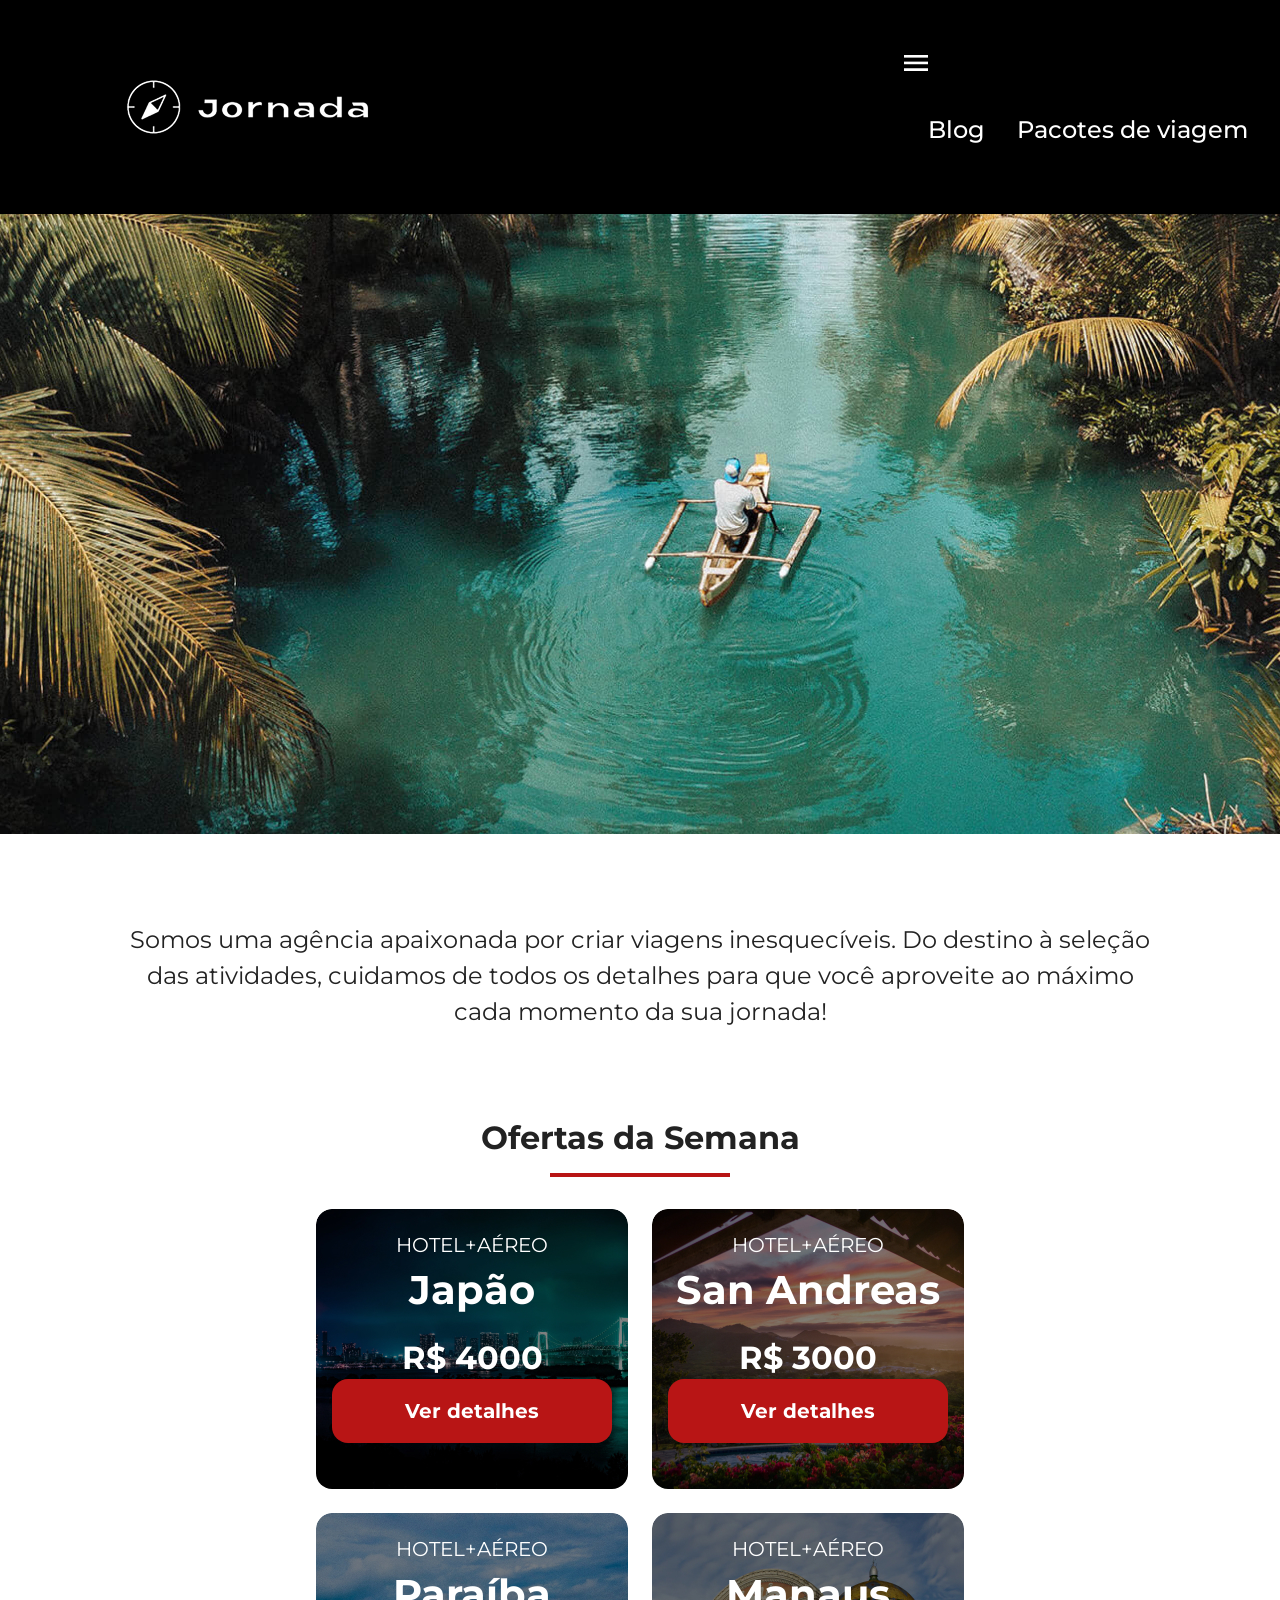
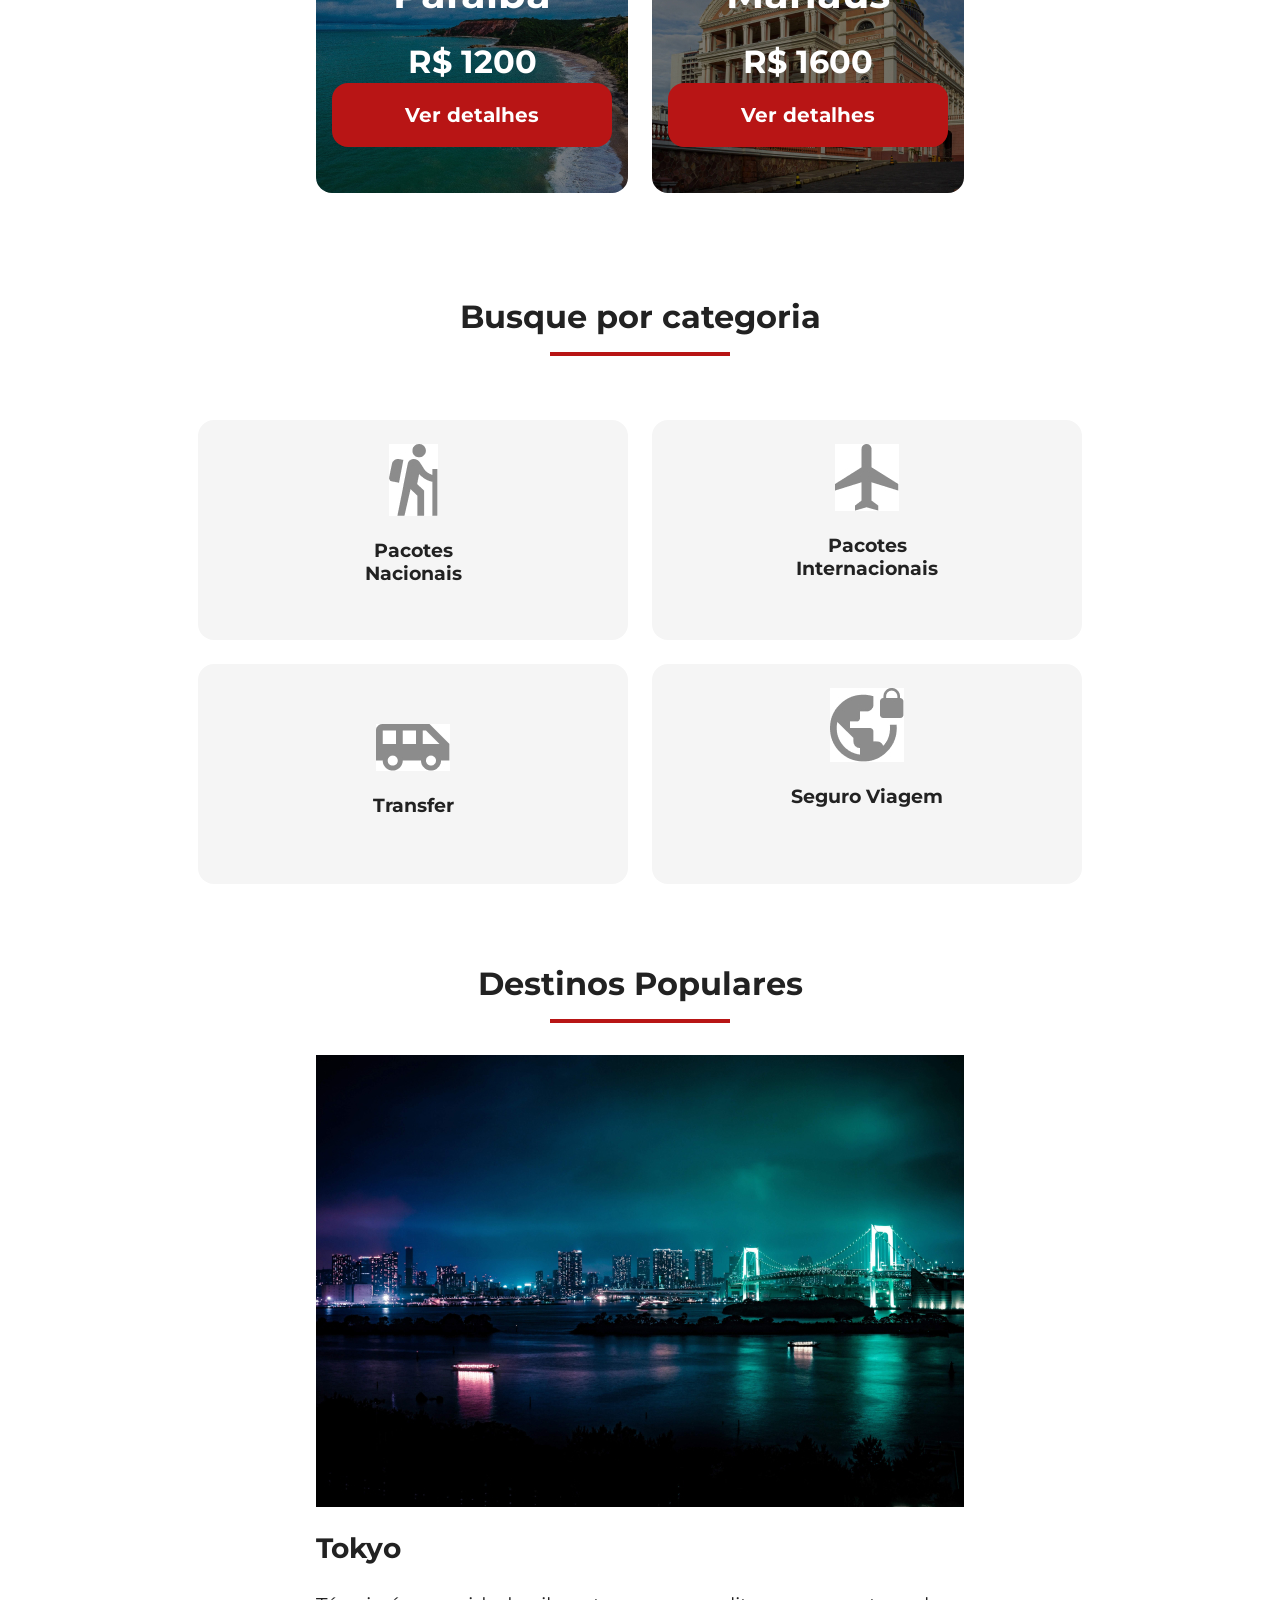
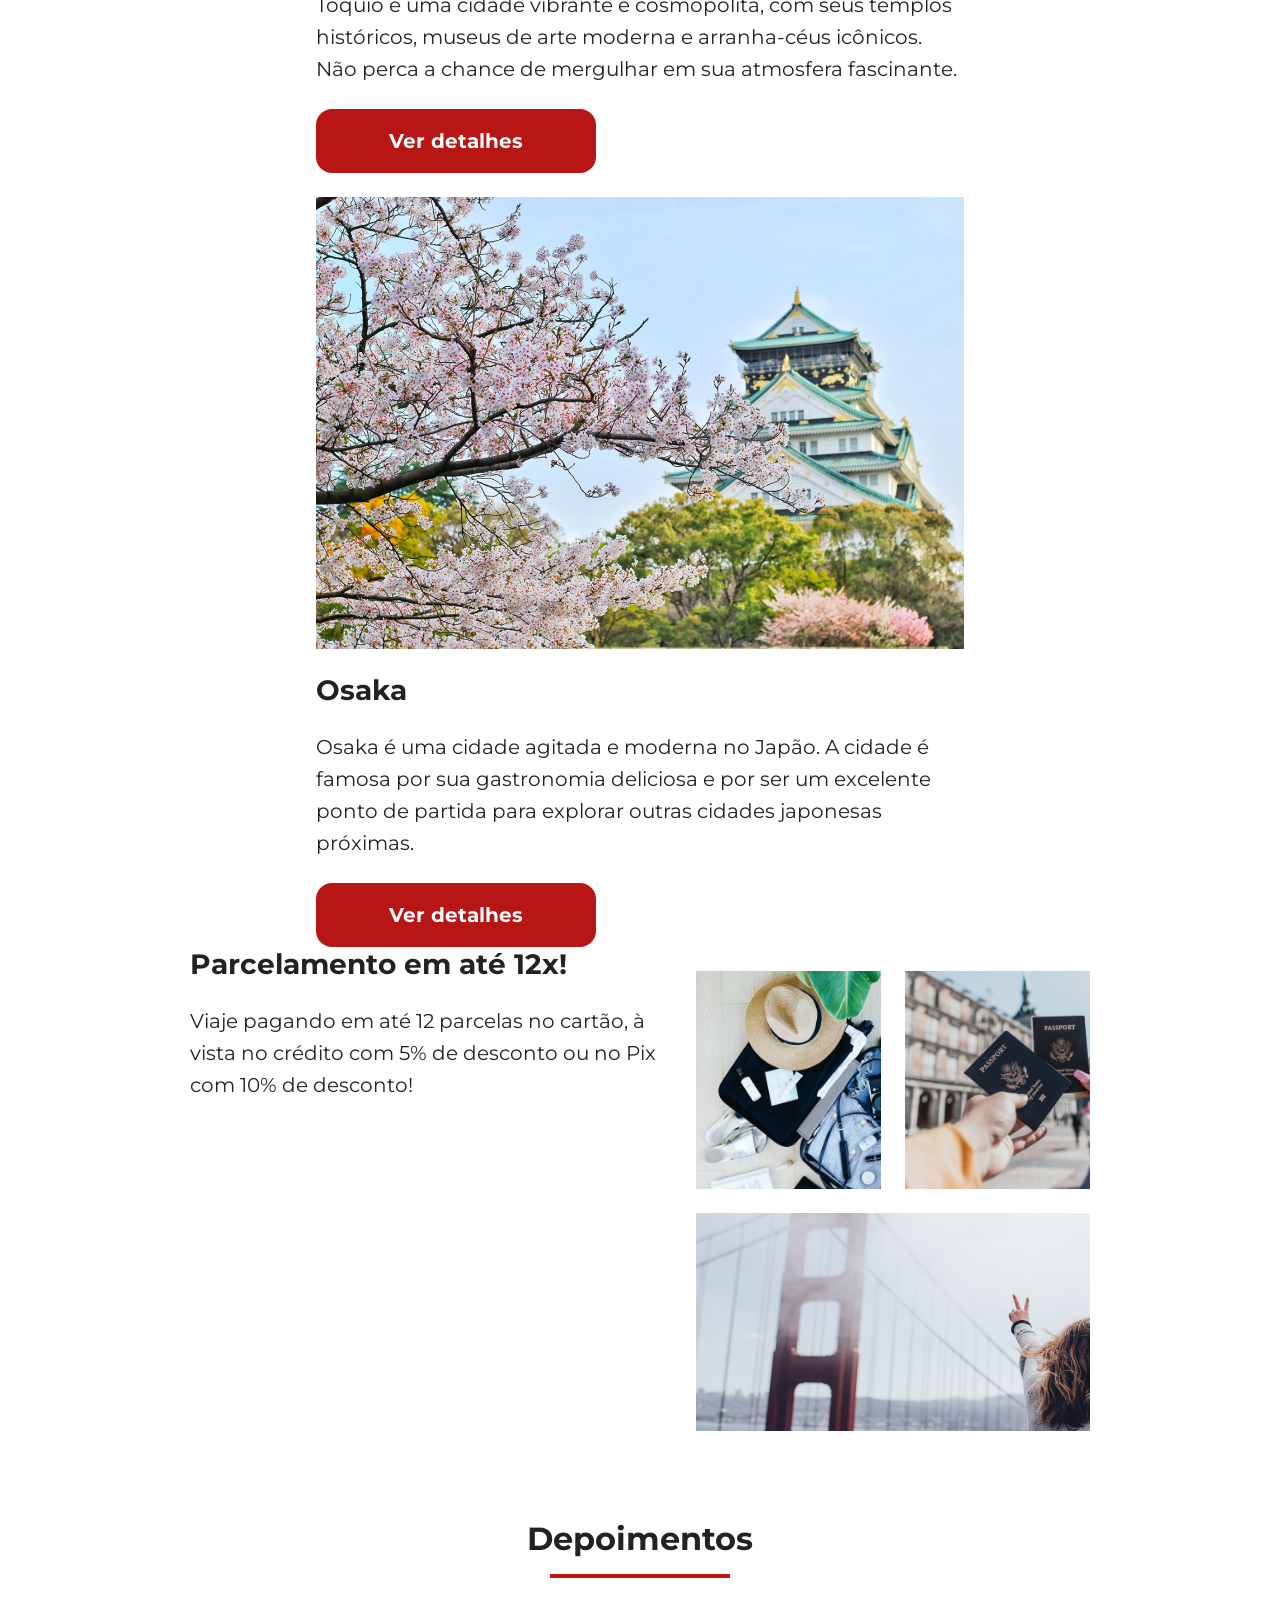
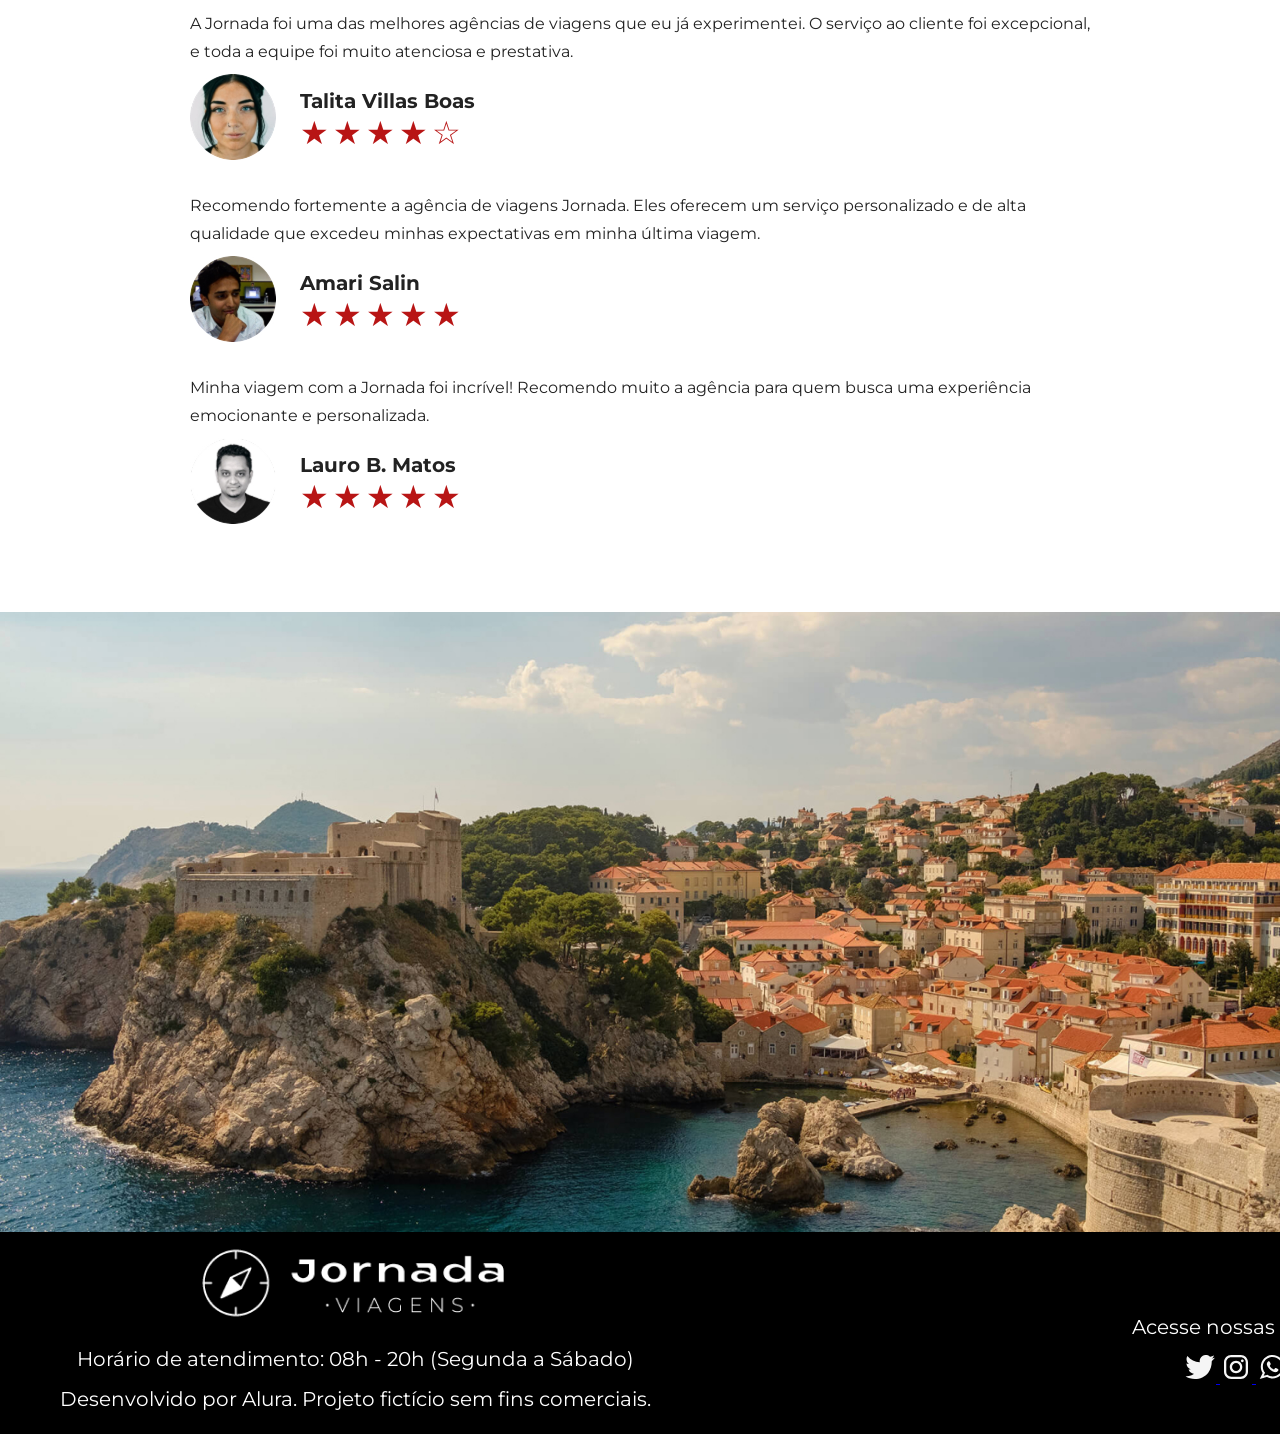
==== index.html @ 49c7f348 "Cria a estrutura da pagina Pacotes de viagens" ====
<!doctype html>
<html lang="pt-BR">
  <head>
    <meta content="" charset="UTF-8" />
    <meta
      content=""
      name="viewport"
      content="width=device-width, initial-scale=1.0"
    />
    <meta name="og:title" content="Jornada Viagens" />
    <meta
      name="og:description"
      content="Jornada Viagens, uma agência apaixonada por criar viagens inesquecíveis"
    />
    <meta
      name="og:image"
      content="https://Lia-batata.github.io/jornada-viagens/img/logo-footer.png"
    />
    <meta name="og:type" content="website" />
    <meta
      name="og:url"
      content="https://Lia-batata.github.io/jornada-viagens"
    />

    <link rel="icon" href="favicon.svg" type="image/svg+xml" />
    <link rel="stylesheet" href="./css/style.css" />
    <title>Jornada Viagens</title>
  </head>
  <body>
    <header class="main-header">
      <a class="logo" href="#">
        <img
          class="img-mobile"
          src="img/bussola-jornada-branco.png"
          alt="Bussola do logo Jornada Viagens na cor branco"
        />
        <img
          class="img-desktop"
          src="img/bussola-texto-jornada-branco.png"
          alt="Logo Jornada Viagens na cor branco"
        />
      </a>
      <div class="navigation-menu">
        <label for="menu">
          <img src="img/menu.png" alt="menu" />
        </label>
        <input type="checkbox" id="menu" hidden />
        <img src="img/menu.png" alt="menu" />
        <nav>
          <ul class="list-links">
            <li>
              <a href="blog.html" target="_blank" title="Acessar Blog">Blog</a>
            </li>
            <li>
              <a
                href="pacotes.html"
                target="_blank"
                title="Acessar Pacotes de viagem"
                >Pacotes de viagem</a
              >
            </li>
            <li>
              <a href="contato.html" target="_blank" title="Acessar Contato"
                >Contato</a
              >
            </li>
          </ul>
        </nav>
      </div>
    </header>
    <section class="hero">
      <div class="hero-img"></div>
      <h2>
        Somos uma agência apaixonada por criar viagens inesquecíveis. Do destino
        à seleção das atividades, cuidamos de todos os detalhes para que você
        aproveite ao máximo cada momento da sua jornada!
      </h2>
    </section>
    <section class="offers">
      <div class="section-title">
        <h2 class="content-title">Ofertas da Semana</h2>
        <hr />
      </div>
      <div class="offers-cards">
        <article class="card japao">
          <header>
            <p>HOTEL+AÉREO</p>
            <h3>Japão <br /><span>R$ 4000</span></h3>
          </header>
          <footer>
            <a href="#" class="button">Ver detalhes</a>
          </footer>
        </article>
        <article class="card san-andreas">
          <header>
            <p>HOTEL+AÉREO</p>
            <h3>San Andreas<br /><span>R$ 3000</span></h3>
          </header>
          <footer>
            <a href="#" class="button">Ver detalhes</a>
          </footer>
        </article>
        <article class="card paraiba">
          <header>
            <p>HOTEL+AÉREO</p>
            <h3>Paraíba<br /><span>R$ 1200</span></h3>
          </header>
          <footer>
            <a href="#" class="button">Ver detalhes</a>
          </footer>
        </article>
        <article class="card manaus">
          <header>
            <p>HOTEL+AÉREO</p>
            <h3>Manaus <br /><span>R$ 1600</span></h3>
          </header>
          <footer>
            <a href="#" class="button">Ver detalhes</a>
          </footer>
        </article>
      </div>
    </section>
    <section class="categories">
      <div class="section-title">
        <h2 class="content-title">Busque por categoria</h2>
        <hr />
      </div>
      <div class="categories-cards">
        <a
          class="card"
          href="#"
          target="_blank"
          title="Busque pela categoria Pacotes Nacionais"
        >
          <img
            src="img/icone-caminhada.jpg"
            alt="Icone cinza representando uma pessoa fazendo tracking"
          />
          <h3>
            Pacotes <br />
            Nacionais
          </h3>
        </a>
        <a
          class="card"
          href="#"
          target="_blank"
          title="Busque pela categoria Pacotes Internacionais"
        >
          <img
            src="img/icone-aviao.jpg"
            alt="Icone cinza representando um avião"
          />
          <h3>
            Pacotes <br />
            Internacionais
          </h3>
        </a>
        <a
          class="card single-line transfer"
          href="#"
          target="_blank"
          title="Busque pela categoria Transfer"
        >
          <img
            src="img/icone-onibus.jpg"
            alt="Icone cinza representando um onibus"
          />
          <h3>Transfer</h3>
        </a>
        <a
          class="card"
          href="#"
          target="_blank"
          title="Busque pela categoria Seguro Viagem"
        >
          <img
            src="img/icone-planeta.jpg"
            alt="Icone cinza representando um planeta com um cadeado na parte superior"
          />
          <h3>Seguro Viagem</h3>
        </a>
      </div>
    </section>
    <section class="destinations">
      <div class="section-title">
        <h2>Destinos Populares</h2>
        <hr />
      </div>
      <div class="destinations-items">
        <article class="item tokyo">
          <header>
            <div class="img-item"></div>
            <h4 class="content-title">Tokyo</h4>
          </header>
          <p class="content-text">
            Tóquio é uma cidade vibrante e cosmopolita, com seus templos
            históricos, museus de arte moderna e arranha-céus icônicos. Não
            perca a chance de mergulhar em sua atmosfera fascinante.
          </p>
          <footer>
            <a
              href="#"
              class="button"
              target="_blank"
              title="Veja mais detalhes do destino Tokyo"
              >Ver detalhes</a
            >
          </footer>
        </article>
        <article class="item osaka">
          <header>
            <div class="img-item"></div>
            <h4 class="content-title">Osaka</h4>
          </header>
          <p class="content-text">
            Osaka é uma cidade agitada e moderna no Japão. A cidade é famosa por
            sua gastronomia deliciosa e por ser um excelente ponto de partida
            para explorar outras cidades japonesas próximas.
          </p>
          <footer>
            <a
              href="#"
              class="button"
              target="_blank"
              title="Veja mais detalhes do destino Osaka"
              >Ver detalhes</a
            >
          </footer>
        </article>
      </div>
    </section>
    <section class="payments">
      <div class="content-container">
        <div class="text-content">
          <h3 class="content-title">Parcelamento em até 12x!</h3>
          <p class="content-text">
            Viaje pagando em até 12 parcelas no cartão, à vista no crédito com
            5% de desconto ou no Pix com 10% de desconto!
          </p>
        </div>
        <div class="image-gallery">
          <div class="image first"></div>
          <div class="image second"></div>
          <div class="image third colspan-2"></div>
        </div>
      </div>
    </section>
    <section class="testimonial">
      <div class="section-title">
        <h2>Depoimentos</h2>
        <hr />
      </div>
      <div class="testimonials-container">
        <article>
          <header>
            <p>
              A Jornada foi uma das melhores agências de viagens que eu já
              experimentei. O serviço ao cliente foi excepcional, e toda a
              equipe foi muito atenciosa e prestativa.
            </p>
          </header>
          <footer>
            <img
              src="img/avatar-talita.jpg"
              alt="imagem de perfil da cliente Talita Villas Boas"
            />
            <div class="profile-content">
              <h4>Talita Villas Boas</h4>
              <div class="rating">
                <span class="star">★</span>
                <span class="star">★</span>
                <span class="star">★</span>
                <span class="star">★</span>
                <span class="star">☆</span>
              </div>
            </div>
          </footer>
        </article>
        <article>
          <header>
            <p>
              Recomendo fortemente a agência de viagens Jornada. Eles oferecem
              um serviço personalizado e de alta qualidade que excedeu minhas
              expectativas em minha última viagem.
            </p>
          </header>
          <footer>
            <img
              src="img/avatar-amari.jpg"
              alt="imagem de perfil da cliente Amari Salin"
            />
            <div class="profile-content">
              <h4>Amari Salin</h4>
              <div class="rating">
                <span class="star">★</span>
                <span class="star">★</span>
                <span class="star">★</span>
                <span class="star">★</span>
                <span class="star">★</span>
              </div>
            </div>
          </footer>
        </article>
        <article>
          <header>
            <p>
              Minha viagem com a Jornada foi incrível! Recomendo muito a agência
              para quem busca uma experiência emocionante e personalizada.
            </p>
          </header>
          <footer>
            <img
              src="img/avatar-lauro.jpg"
              alt="imagem de perfil da cliente Lauro B. Matos"
            />
            <div class="profile-content">
              <h4>Lauro B. Matos</h4>
              <div class="rating">
                <span class="star">★</span>
                <span class="star">★</span>
                <span class="star">★</span>
                <span class="star">★</span>
                <span class="star">★</span>
              </div>
            </div>
          </footer>
        </article>
      </div>
    </section>
    <section class="bottom-hero">
      <div class="hero-img"></div>
    </section>
    <footer class="main-footer">
      <div class="footer-content">
        <img src="img/logo-footer.png" alt="logo completo Jornada Viagens" />
        <p>Horário de atendimento: 08h - 20h (Segunda a Sábado)</p>
        <p>Desenvolvido por Alura. Projeto fictício sem fins comerciais.</p>
      </div>
      <div class="footer-social">
        <p>Acesse nossas redes:</p>
        <a href="#" target="_blank" title="Acesse o Twitter do Jornada Viagens">
          <img
            src="img/icon-twitter.svg"
            alt="Acesse o Twitter do Jornada Viagens"
          />
        </a>
        <a
          href="#"
          target="_blank"
          title="Acesse o Instagram do Jornada Viagens"
        >
          <img
            src="img/icon-instagram.svg"
            alt="Acesse o Instagram do Jornada Viagens"
          />
        </a>
        <a
          href="#"
          target="_blank"
          title="Entre em contato através do whatsapp"
        >
          <img
            src="img/icon-whatsapp.svg"
            alt="Entre em contato via Whatsapp"
          />
        </a>
      </div>
    </footer>
  </body>
</html>
---- css/style.css ----
@import url(global.css);
@import url(header.css);
@import url(hero.css);
@import url(offers.css);
@import url(categories.css);
@import url(destinations.css);
@import url(payments.css);
@import url(testimonials.css);
@import url(footer.css);
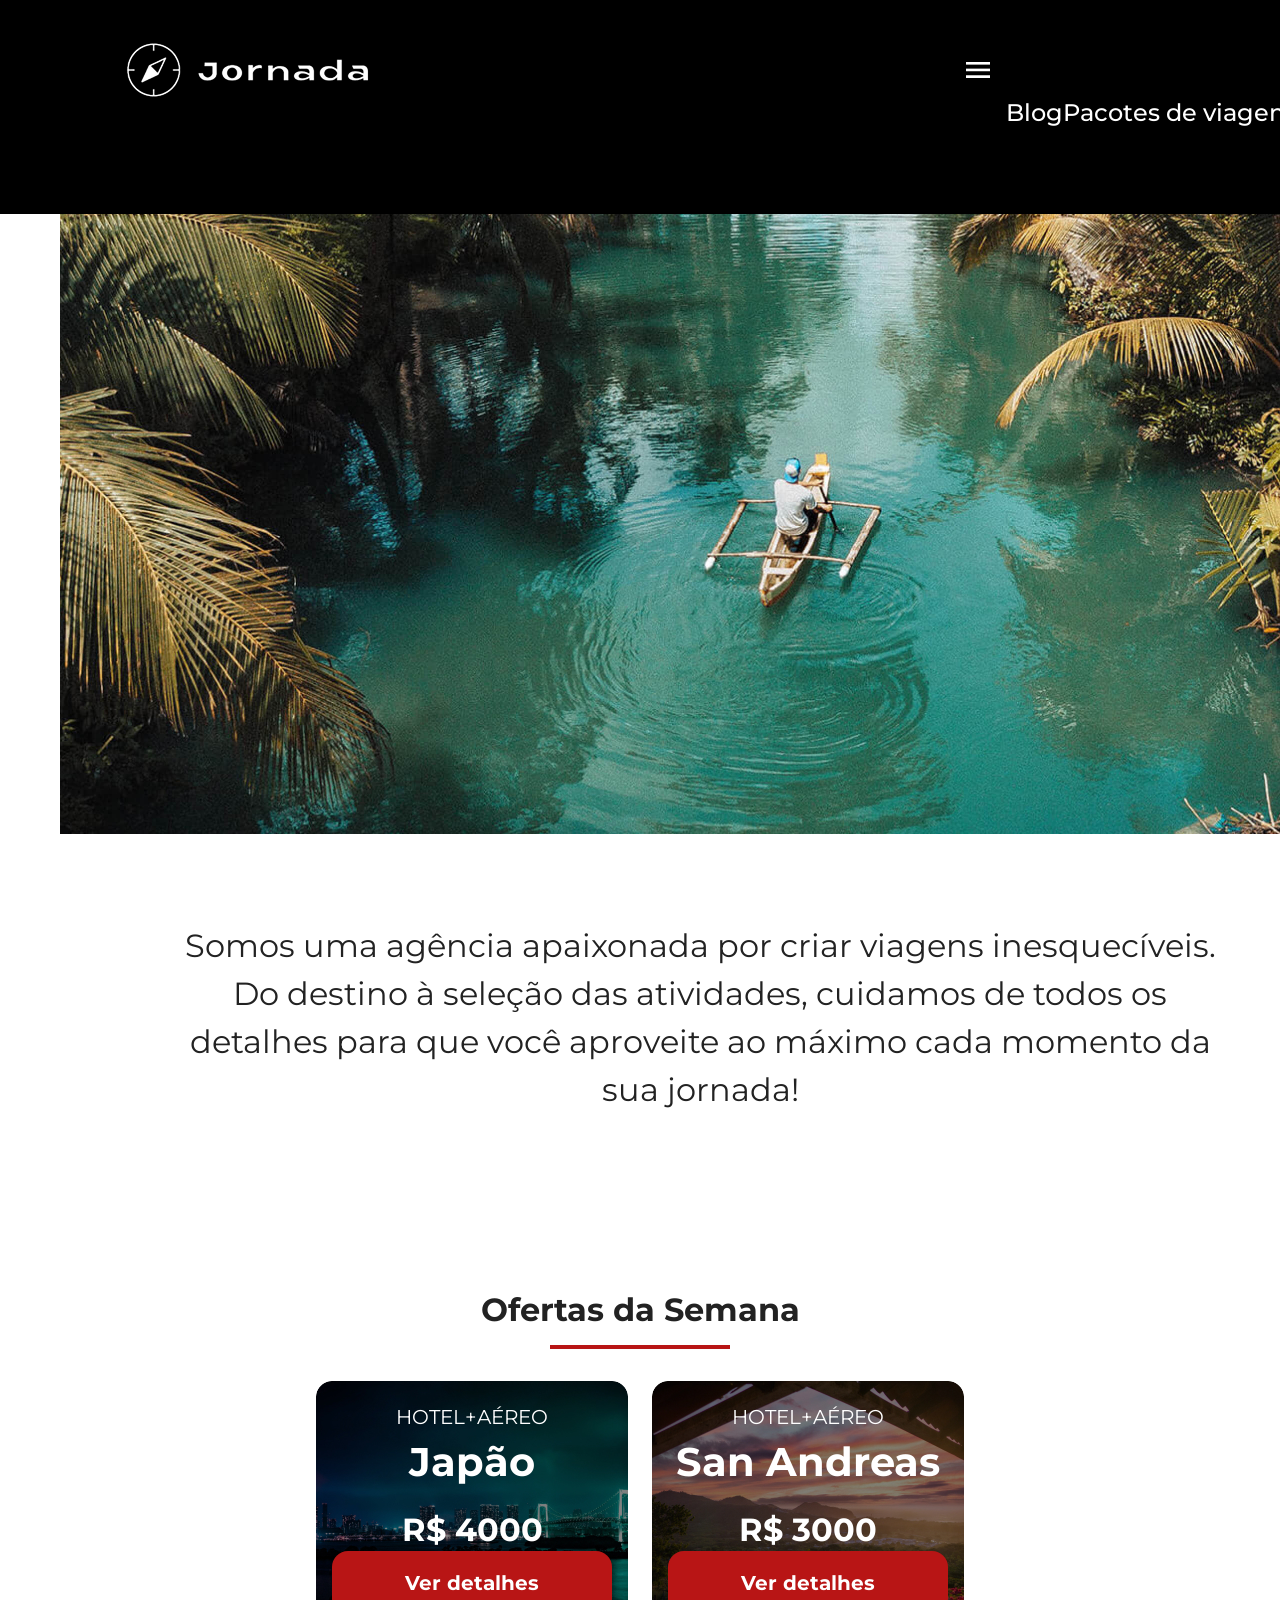
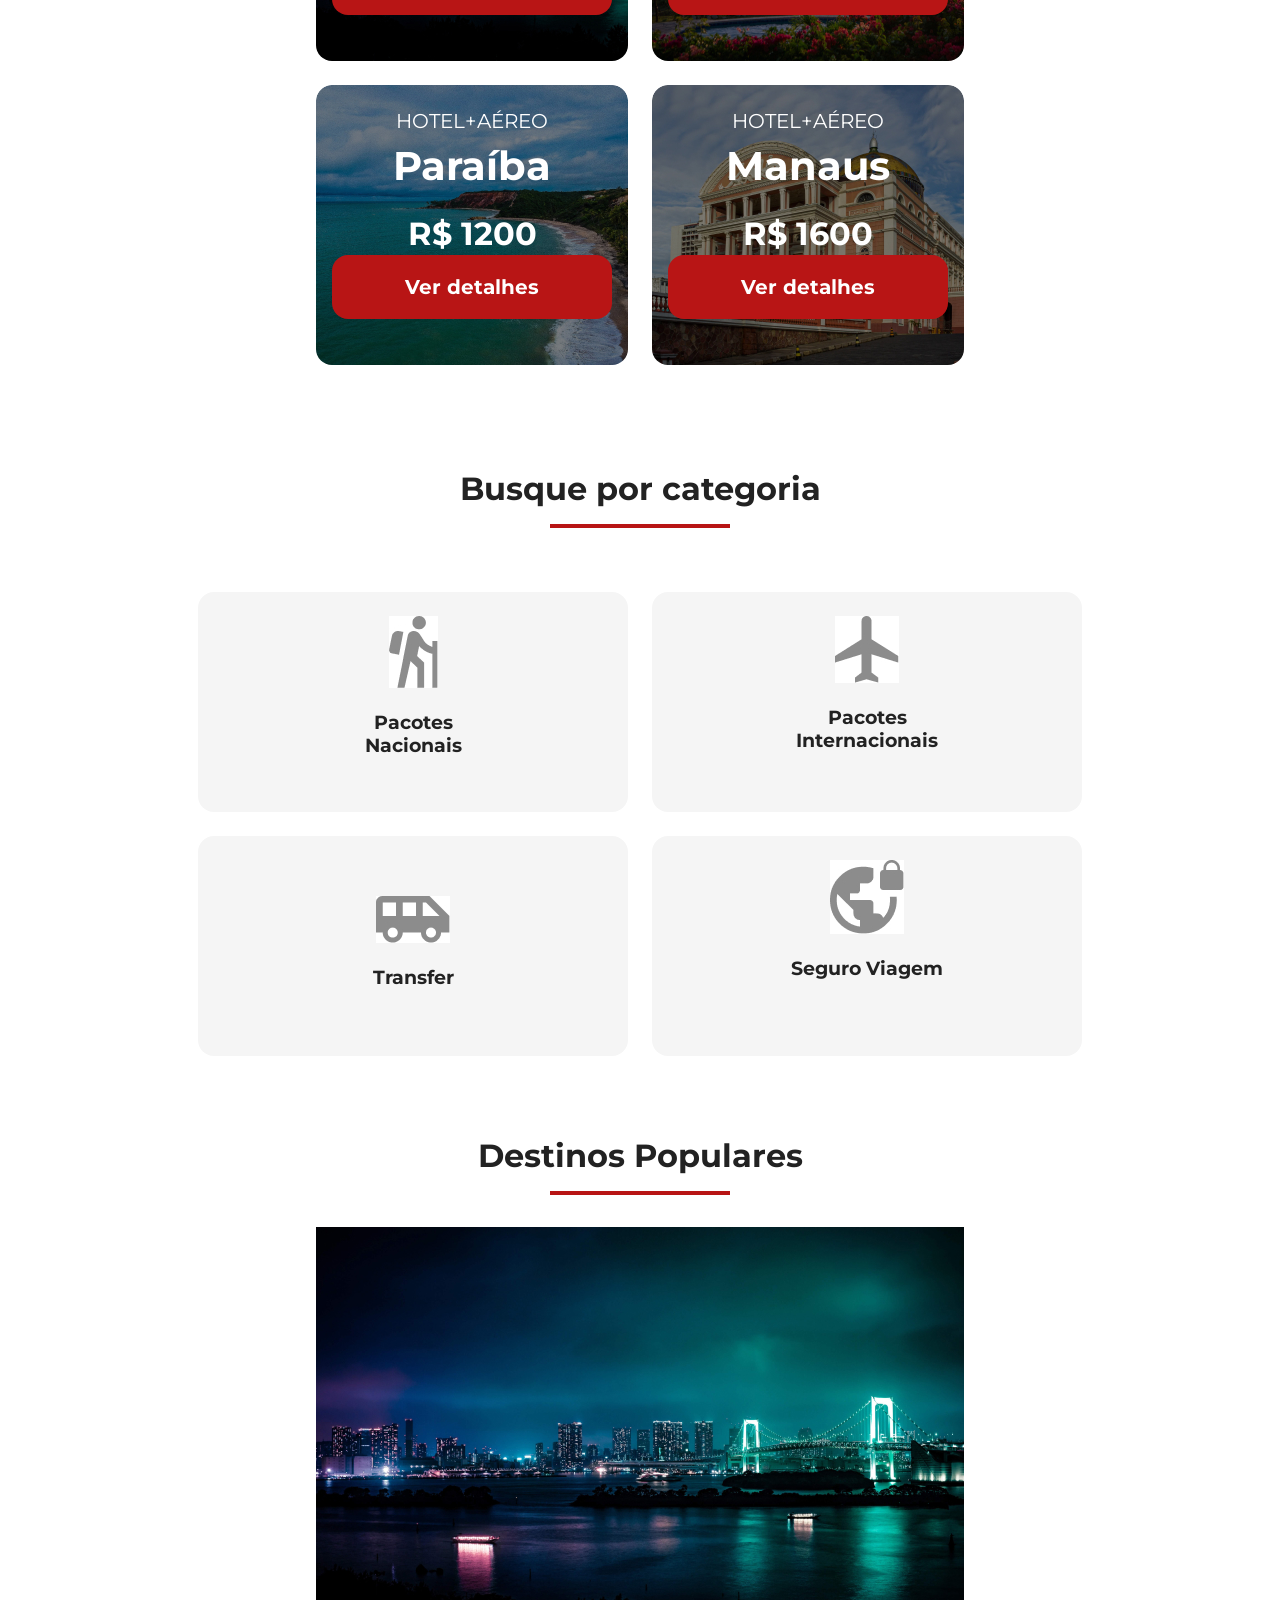
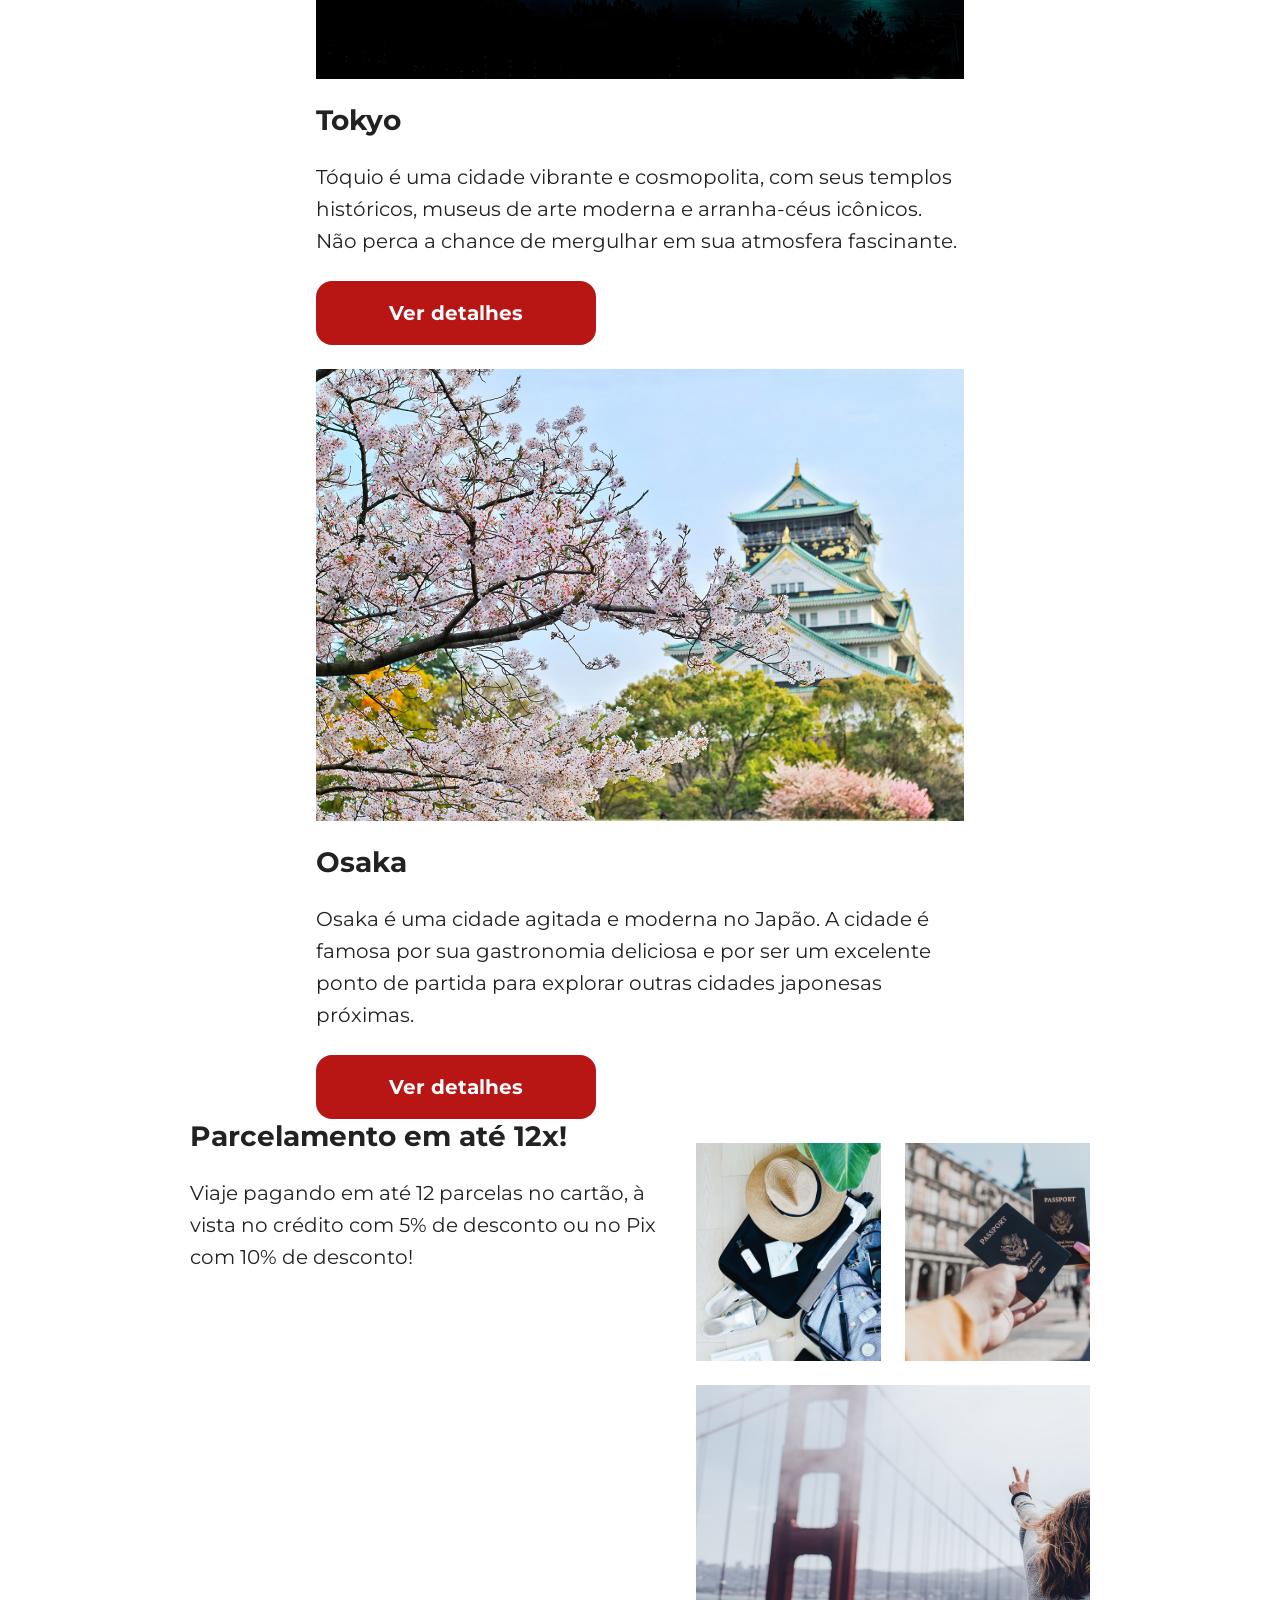
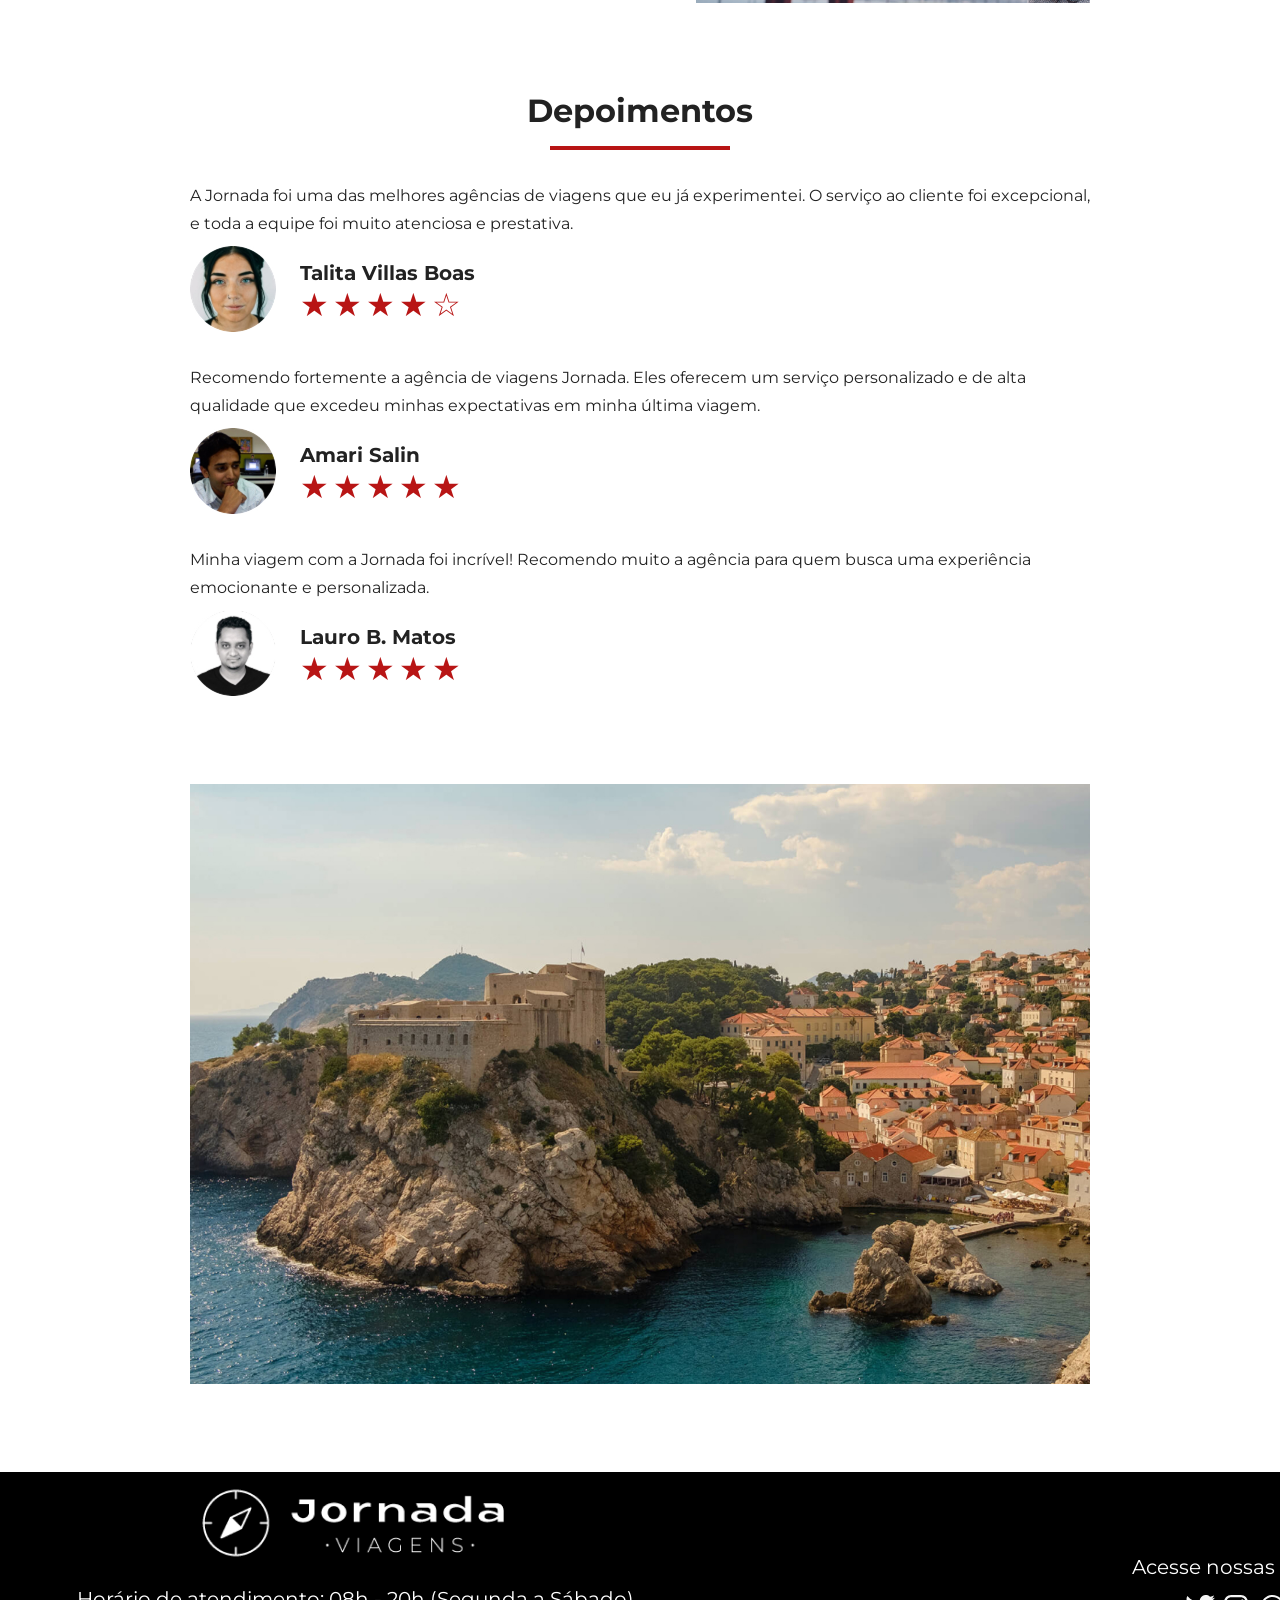
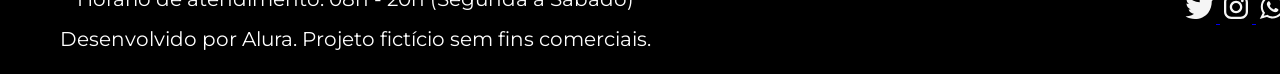
==== commit 1f31d966: "Ajustanto as páginas" ====
--- a/index.html
+++ b/index.html
@@ -14,7 +14,7 @@
     />
     <meta
       name="og:image"
-      content="https://Lia-batata.github.io/jornada-viagens/img/logo-footer.png"
+      content="https://danicastilho.github.io/jornada-viagens/img/logo-footer.png"
     />
     <meta name="og:type" content="website" />
     <meta
@@ -53,7 +53,7 @@
             </li>
             <li>
               <a
-                href="pacotes.html"
+                href="pacotes-de-viagens.html"
                 target="_blank"
                 title="Acessar Pacotes de viagem"
                 >Pacotes de viagem</a
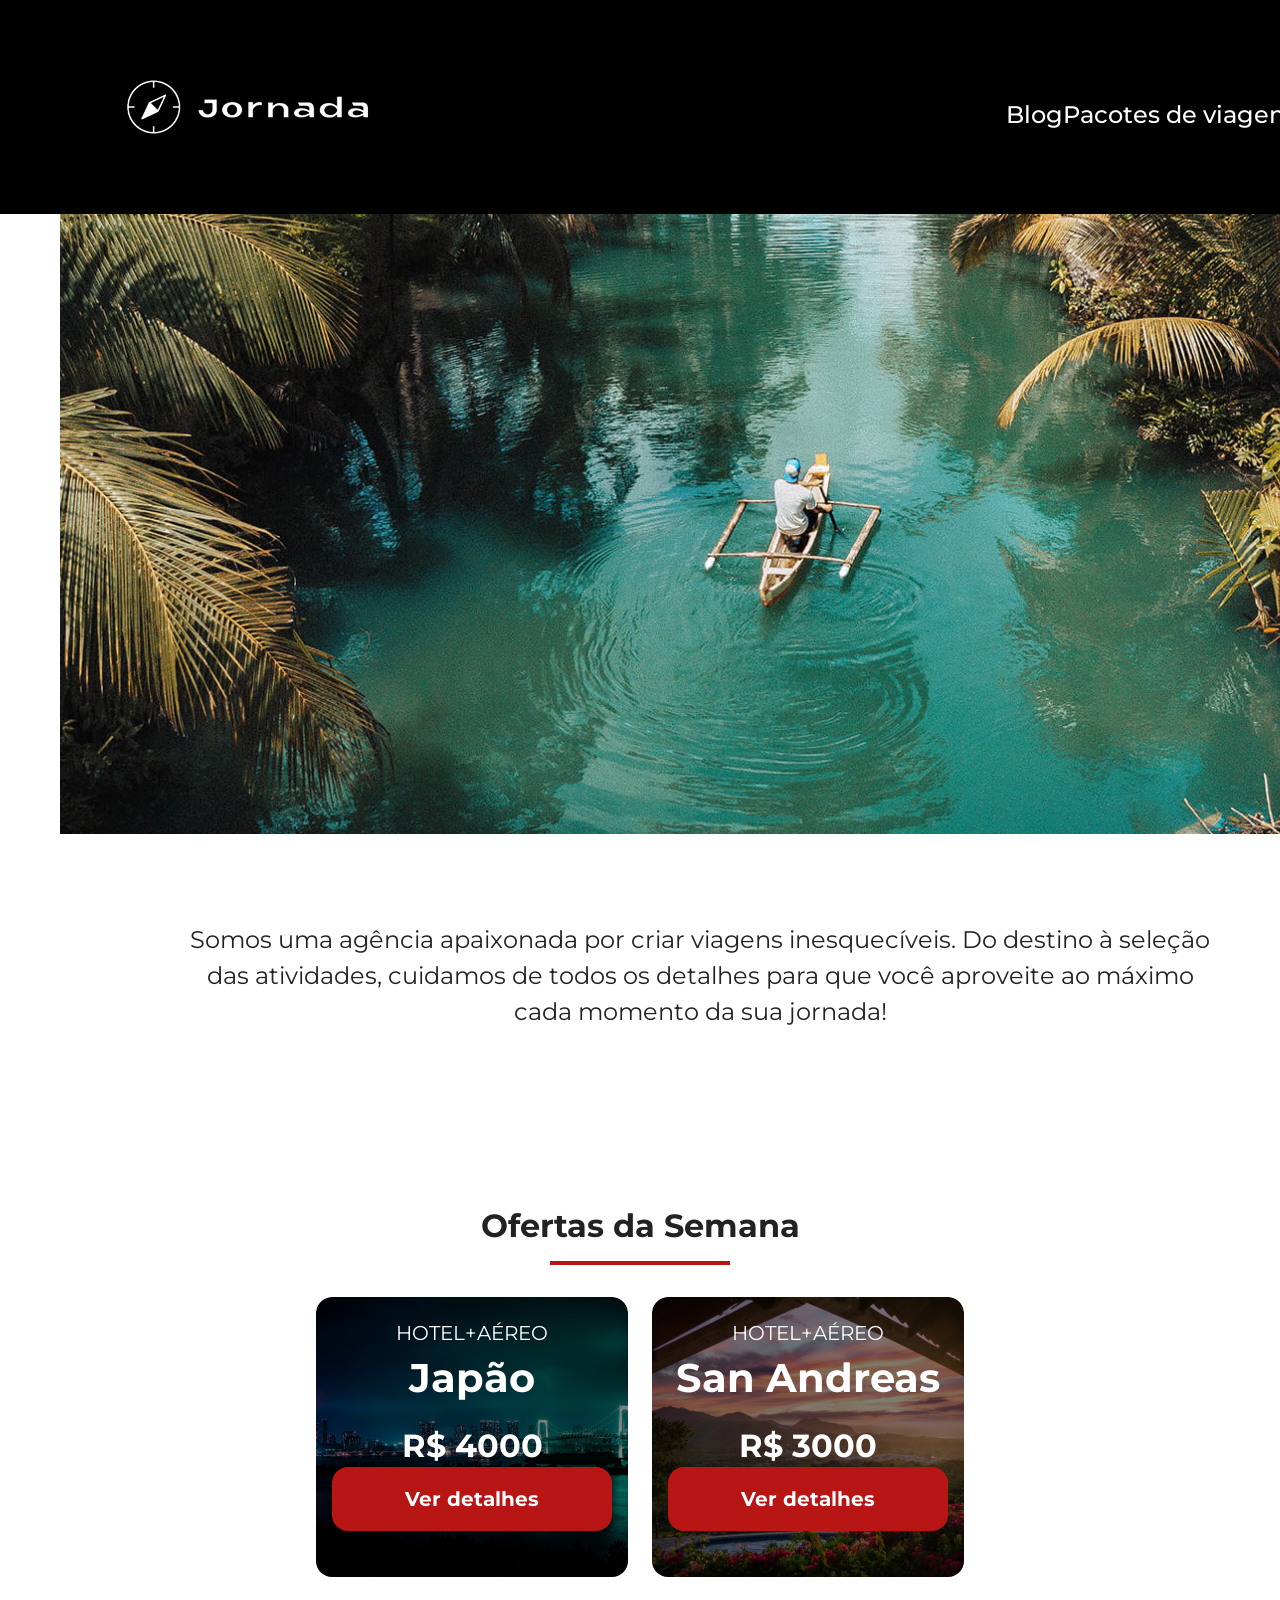
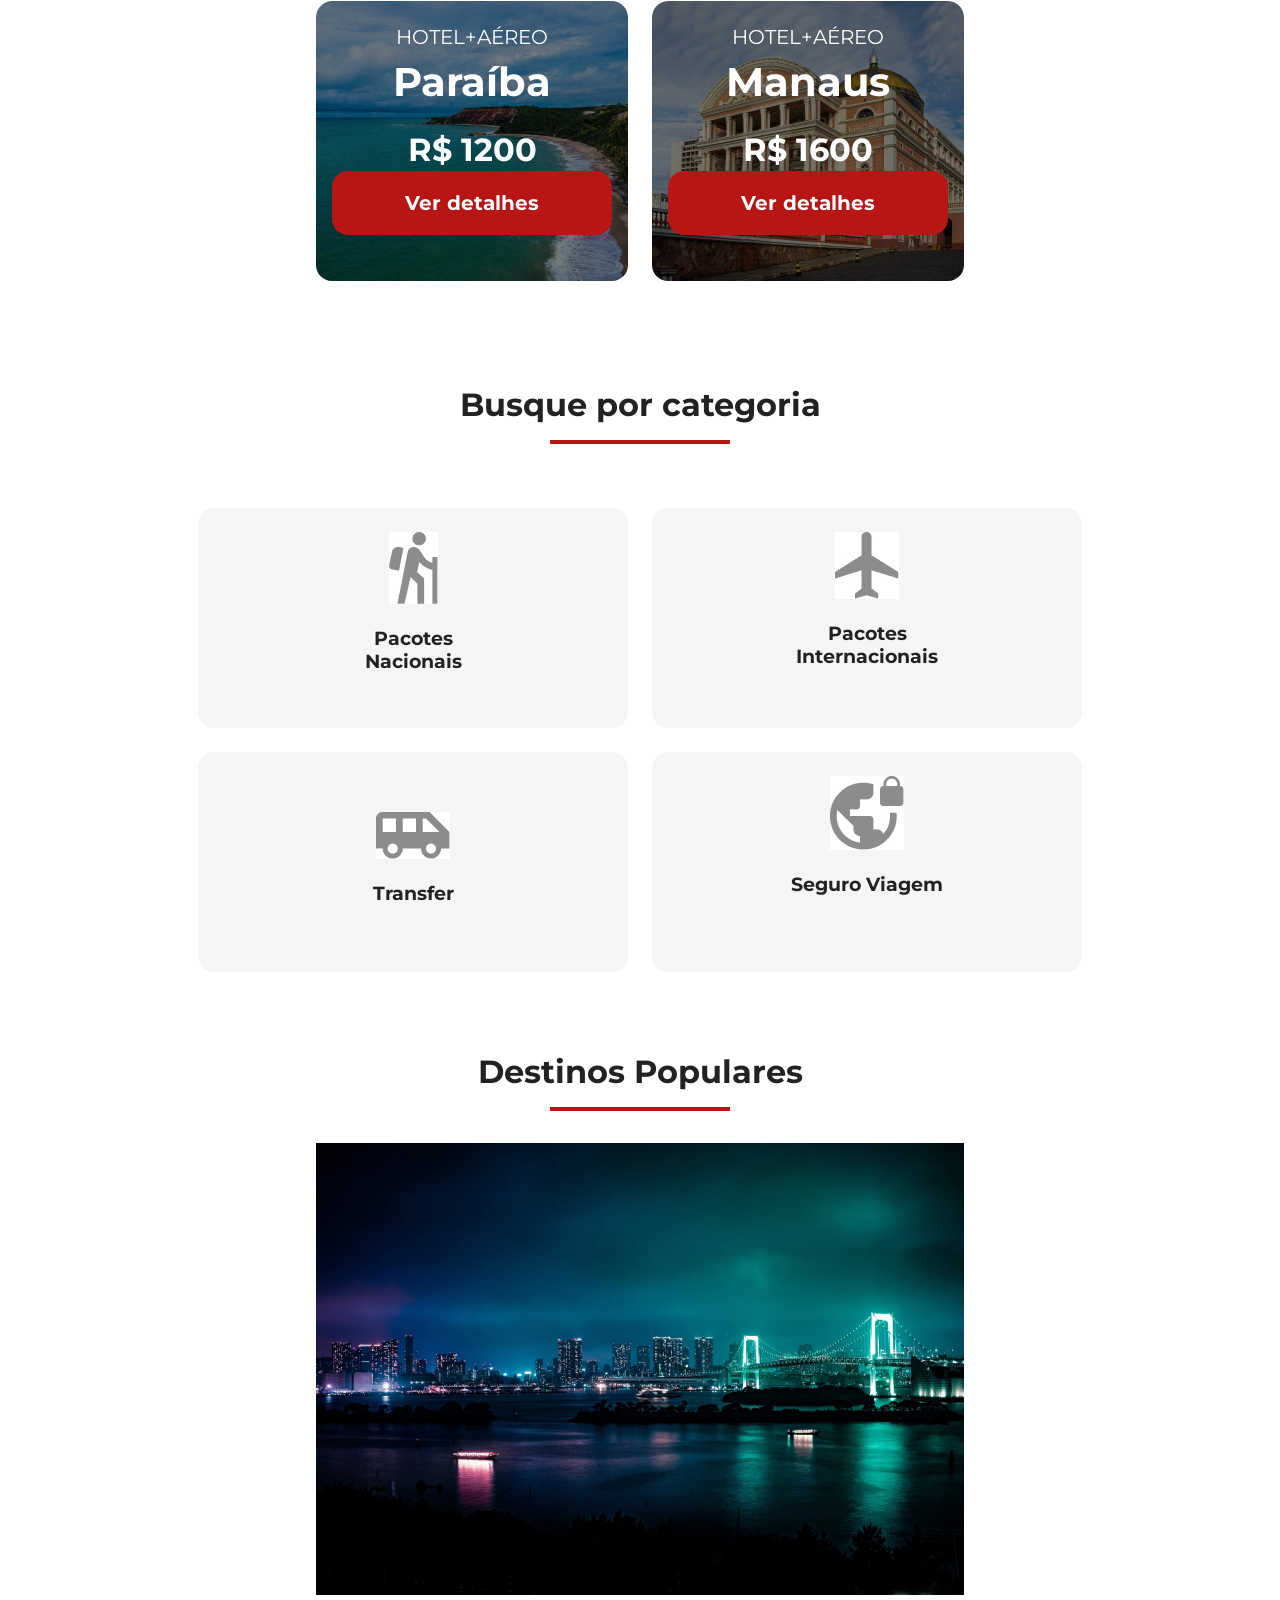
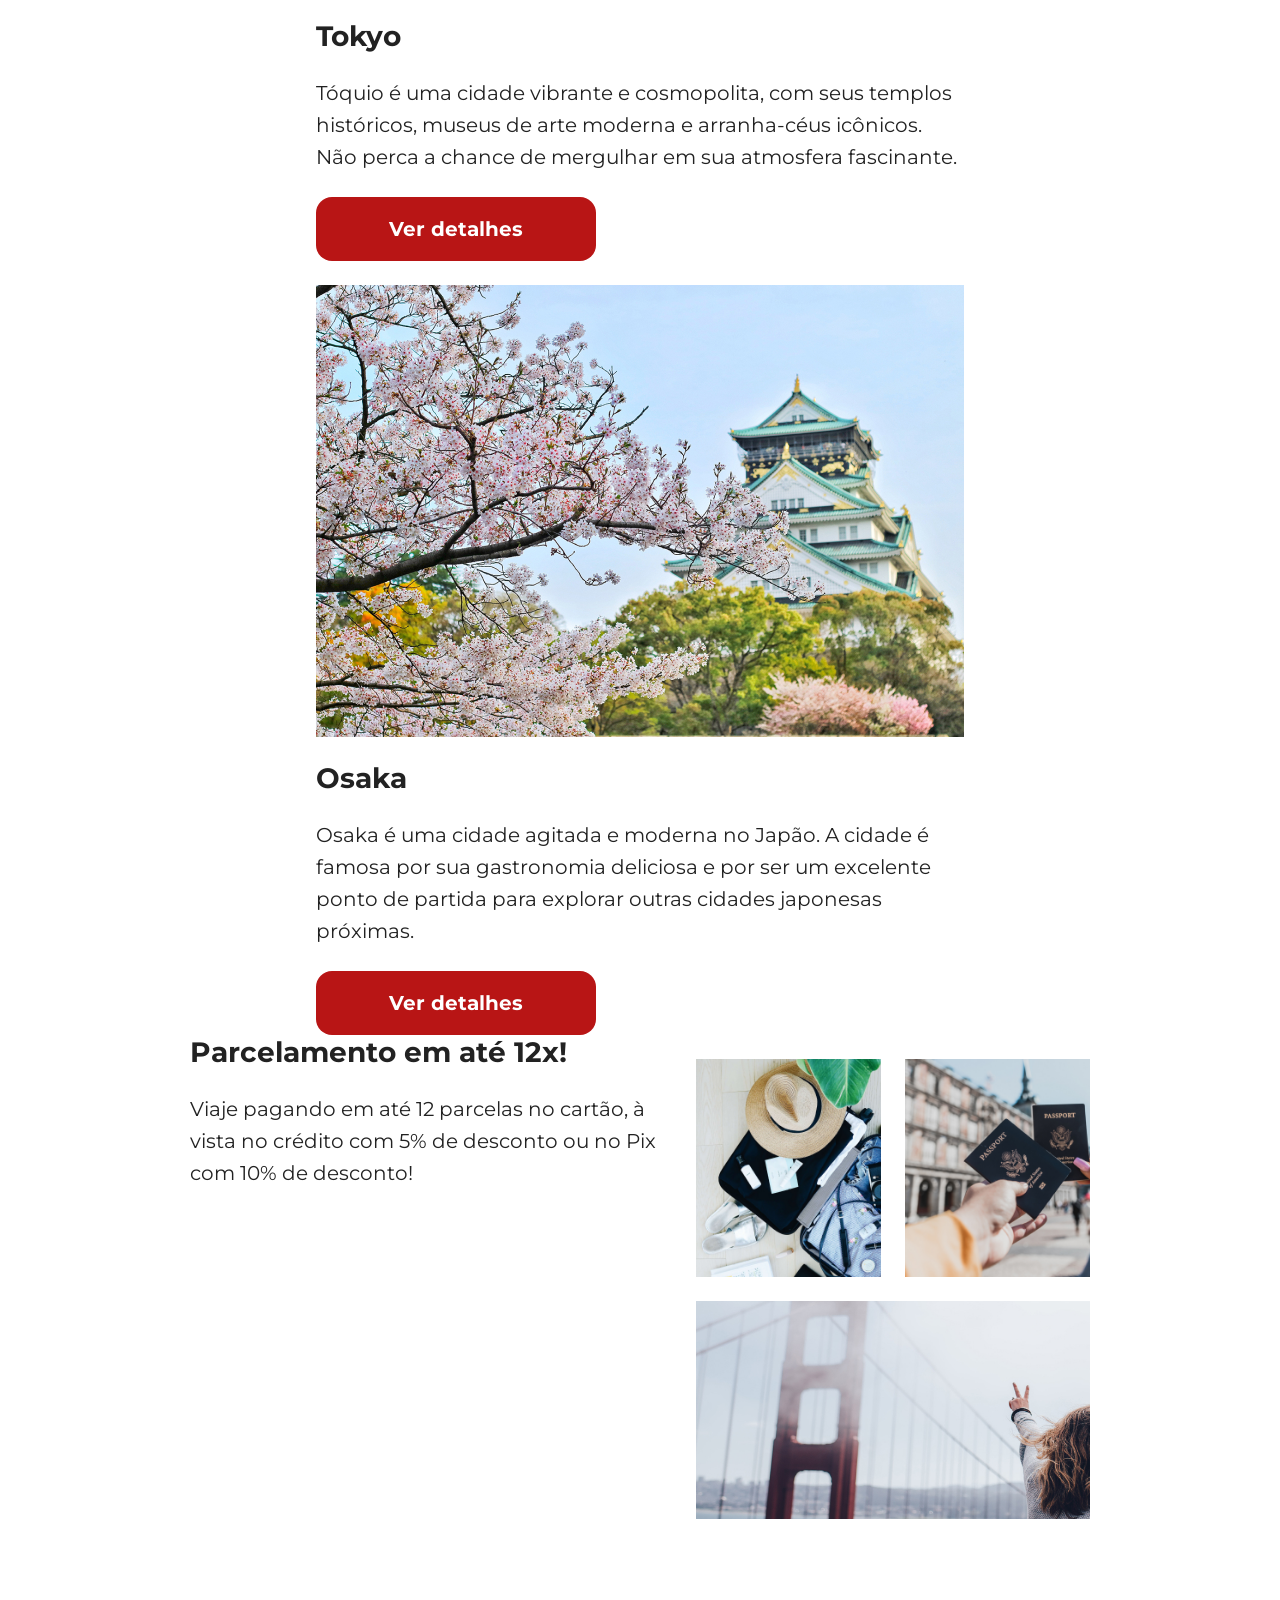
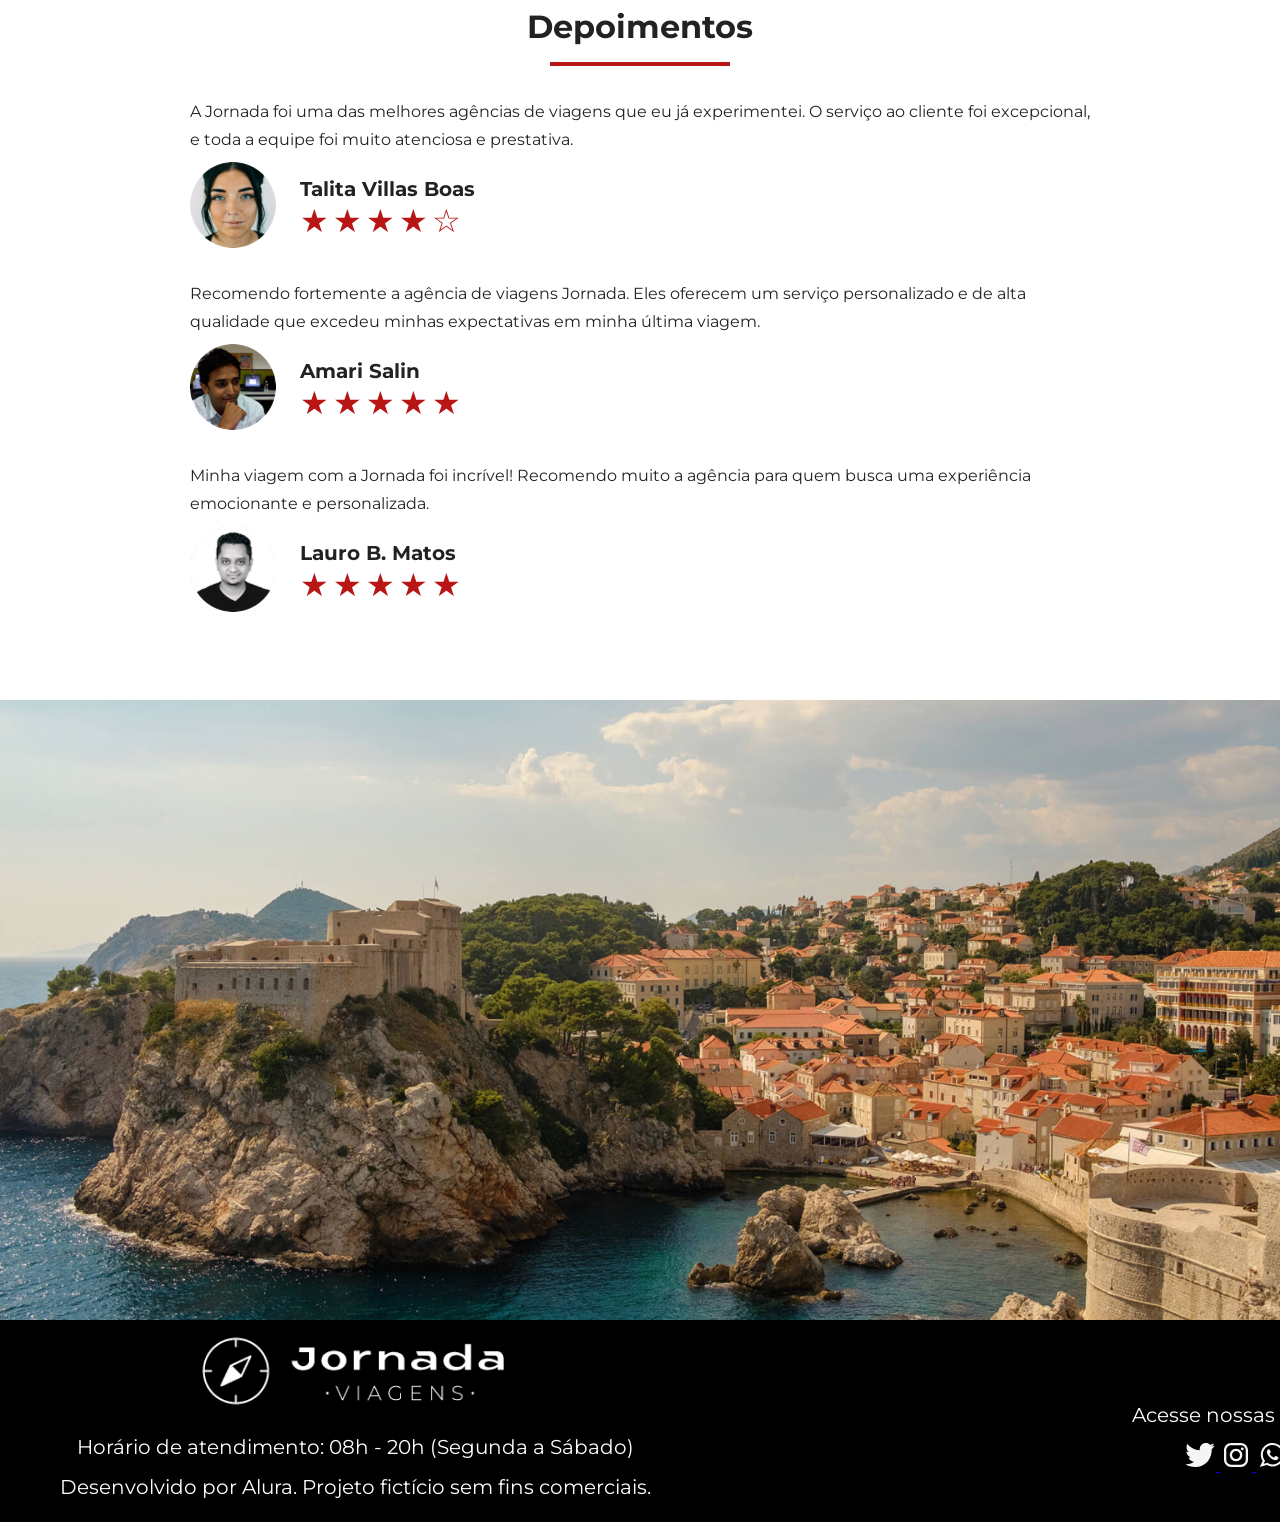
==== commit 83438b7d: "Merge branch 'main' into feat/travel-page" ====
--- a/index.html
+++ b/index.html
@@ -45,7 +45,6 @@
           <img src="img/menu.png" alt="menu" />
         </label>
         <input type="checkbox" id="menu" hidden />
-        <img src="img/menu.png" alt="menu" />
         <nav>
           <ul class="list-links">
             <li>
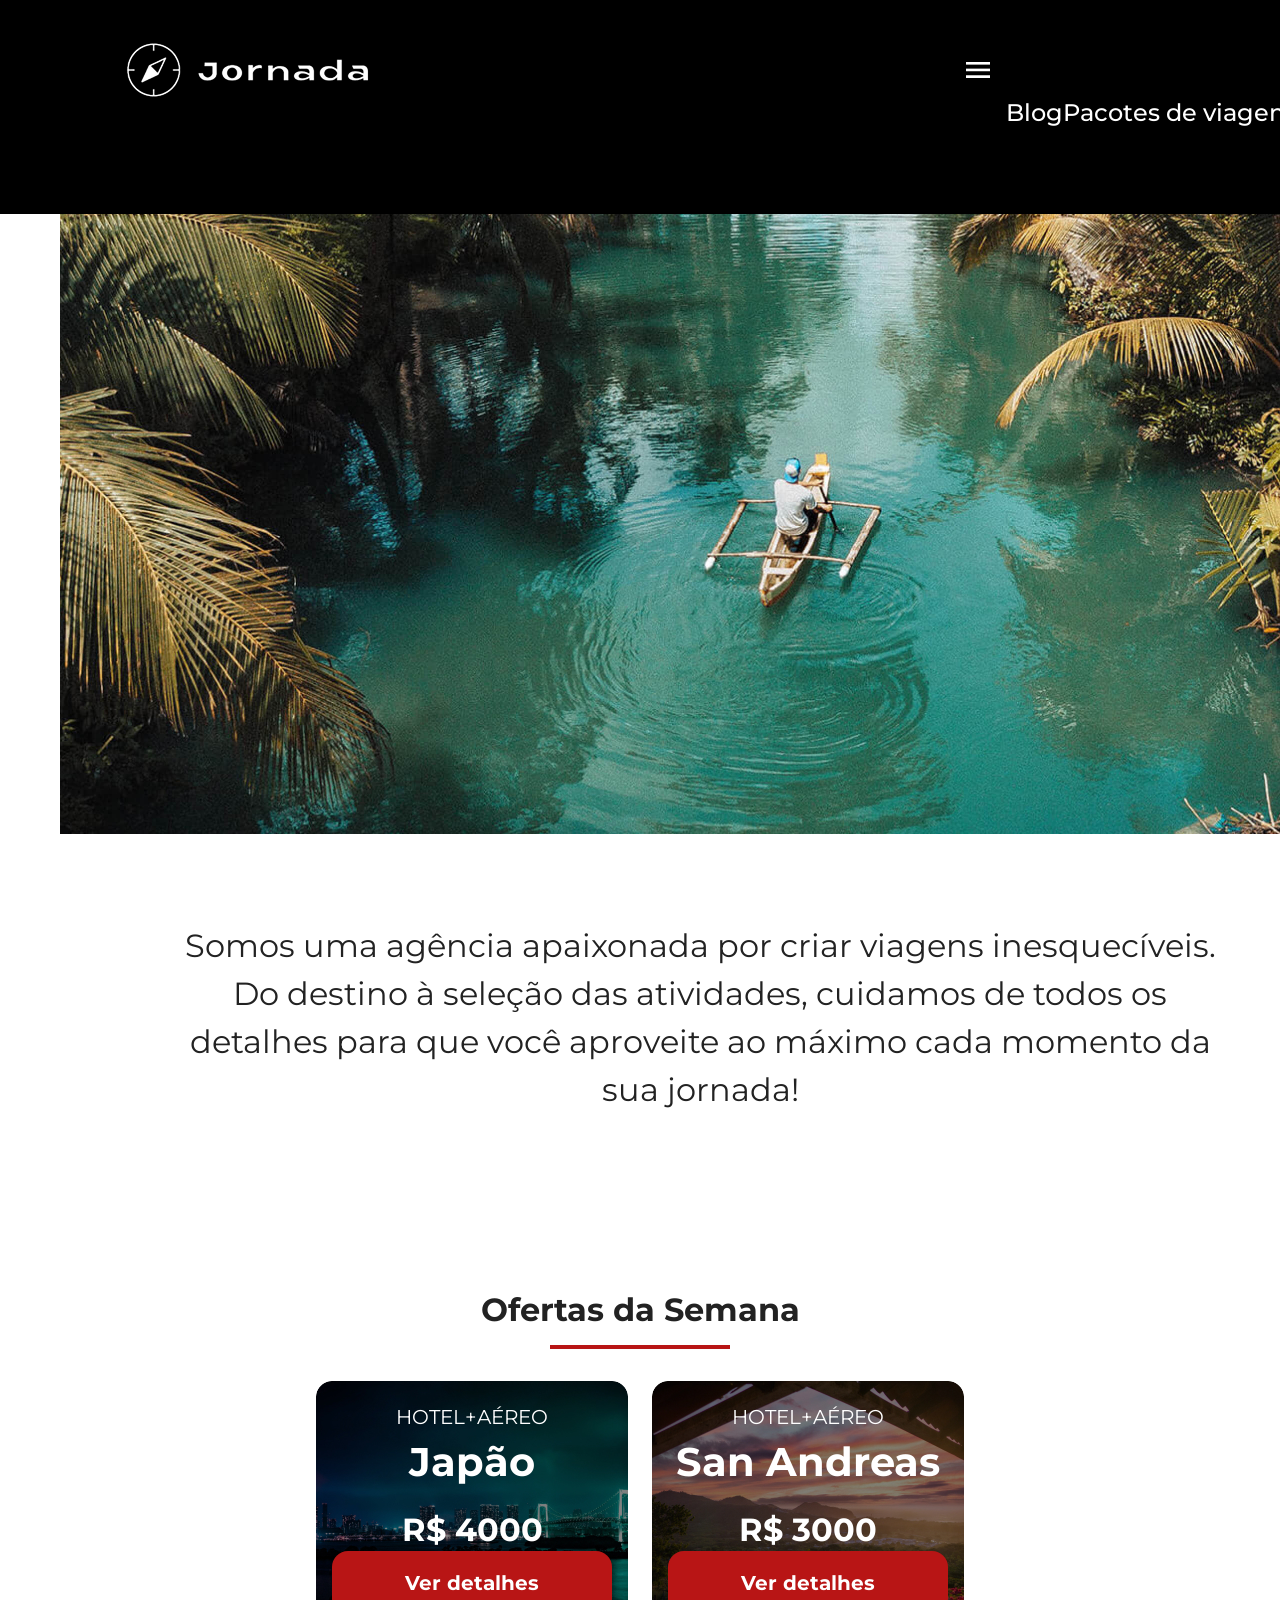
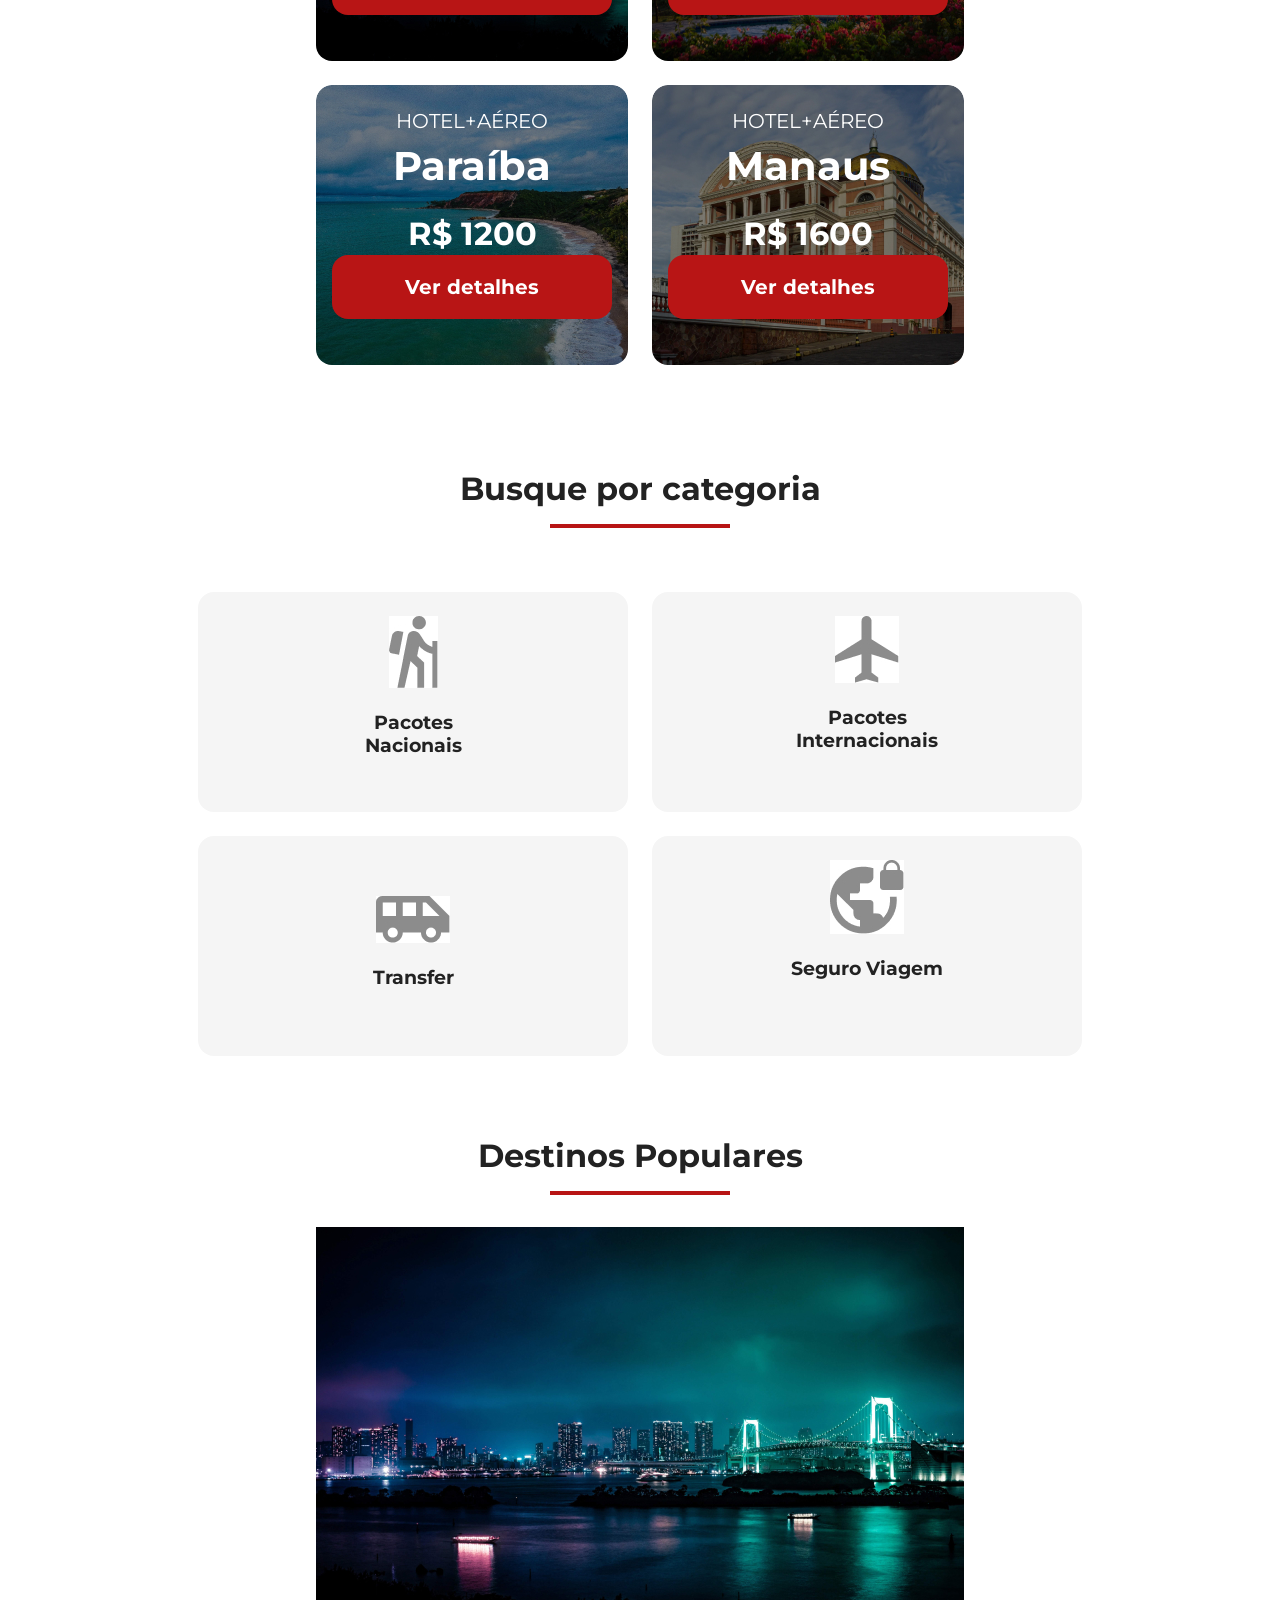
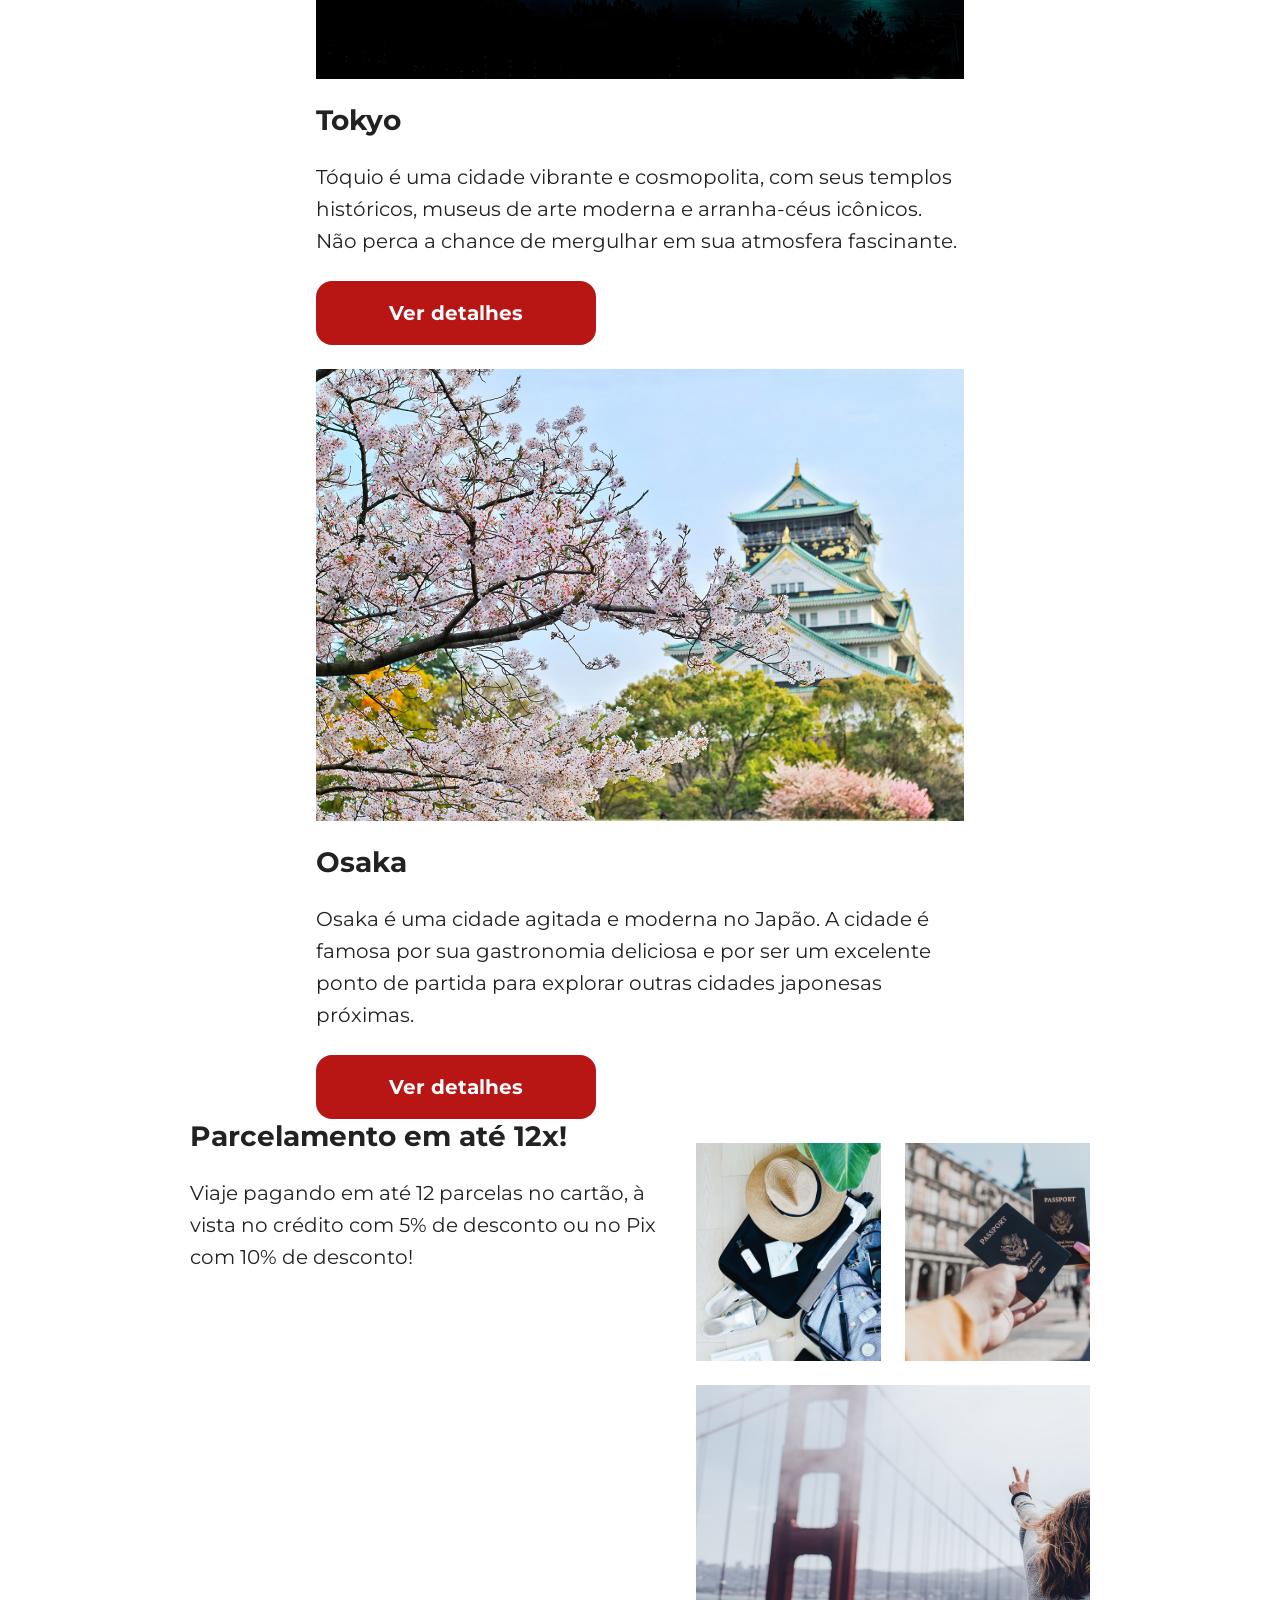
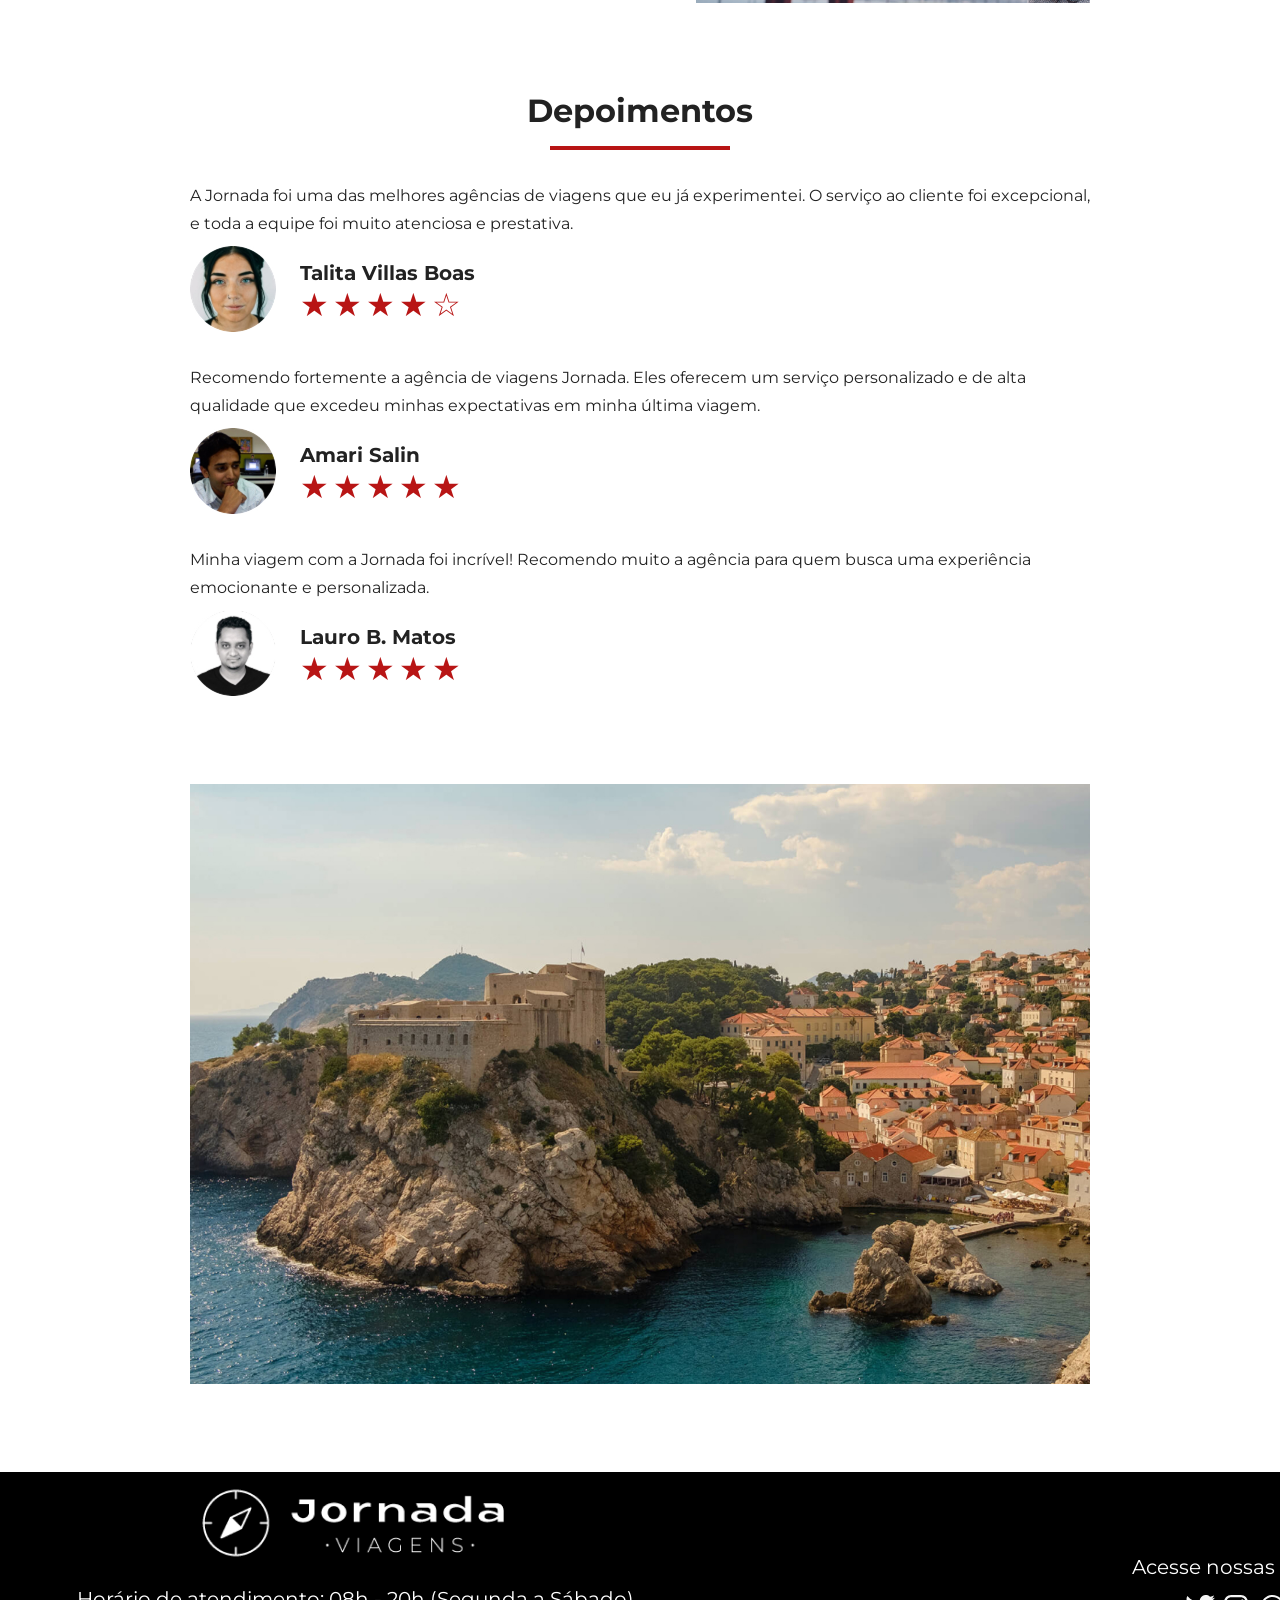
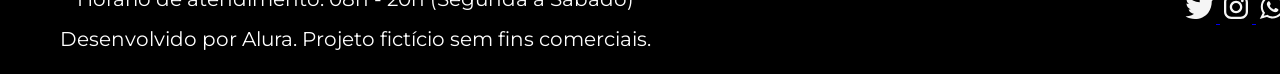
==== commit 817509f8: "Resolve conflito do merge da feature" ====
--- a/index.html
+++ b/index.html
@@ -14,7 +14,7 @@
     />
     <meta
       name="og:image"
-      content="https://danicastilho.github.io/jornada-viagens/img/logo-footer.png"
+      content="https://Lia-batata.github.io/jornada-viagens/img/logo-footer.png"
     />
     <meta name="og:type" content="website" />
     <meta
@@ -45,6 +45,7 @@
           <img src="img/menu.png" alt="menu" />
         </label>
         <input type="checkbox" id="menu" hidden />
+        <img src="img/menu.png" alt="menu" />
         <nav>
           <ul class="list-links">
             <li>
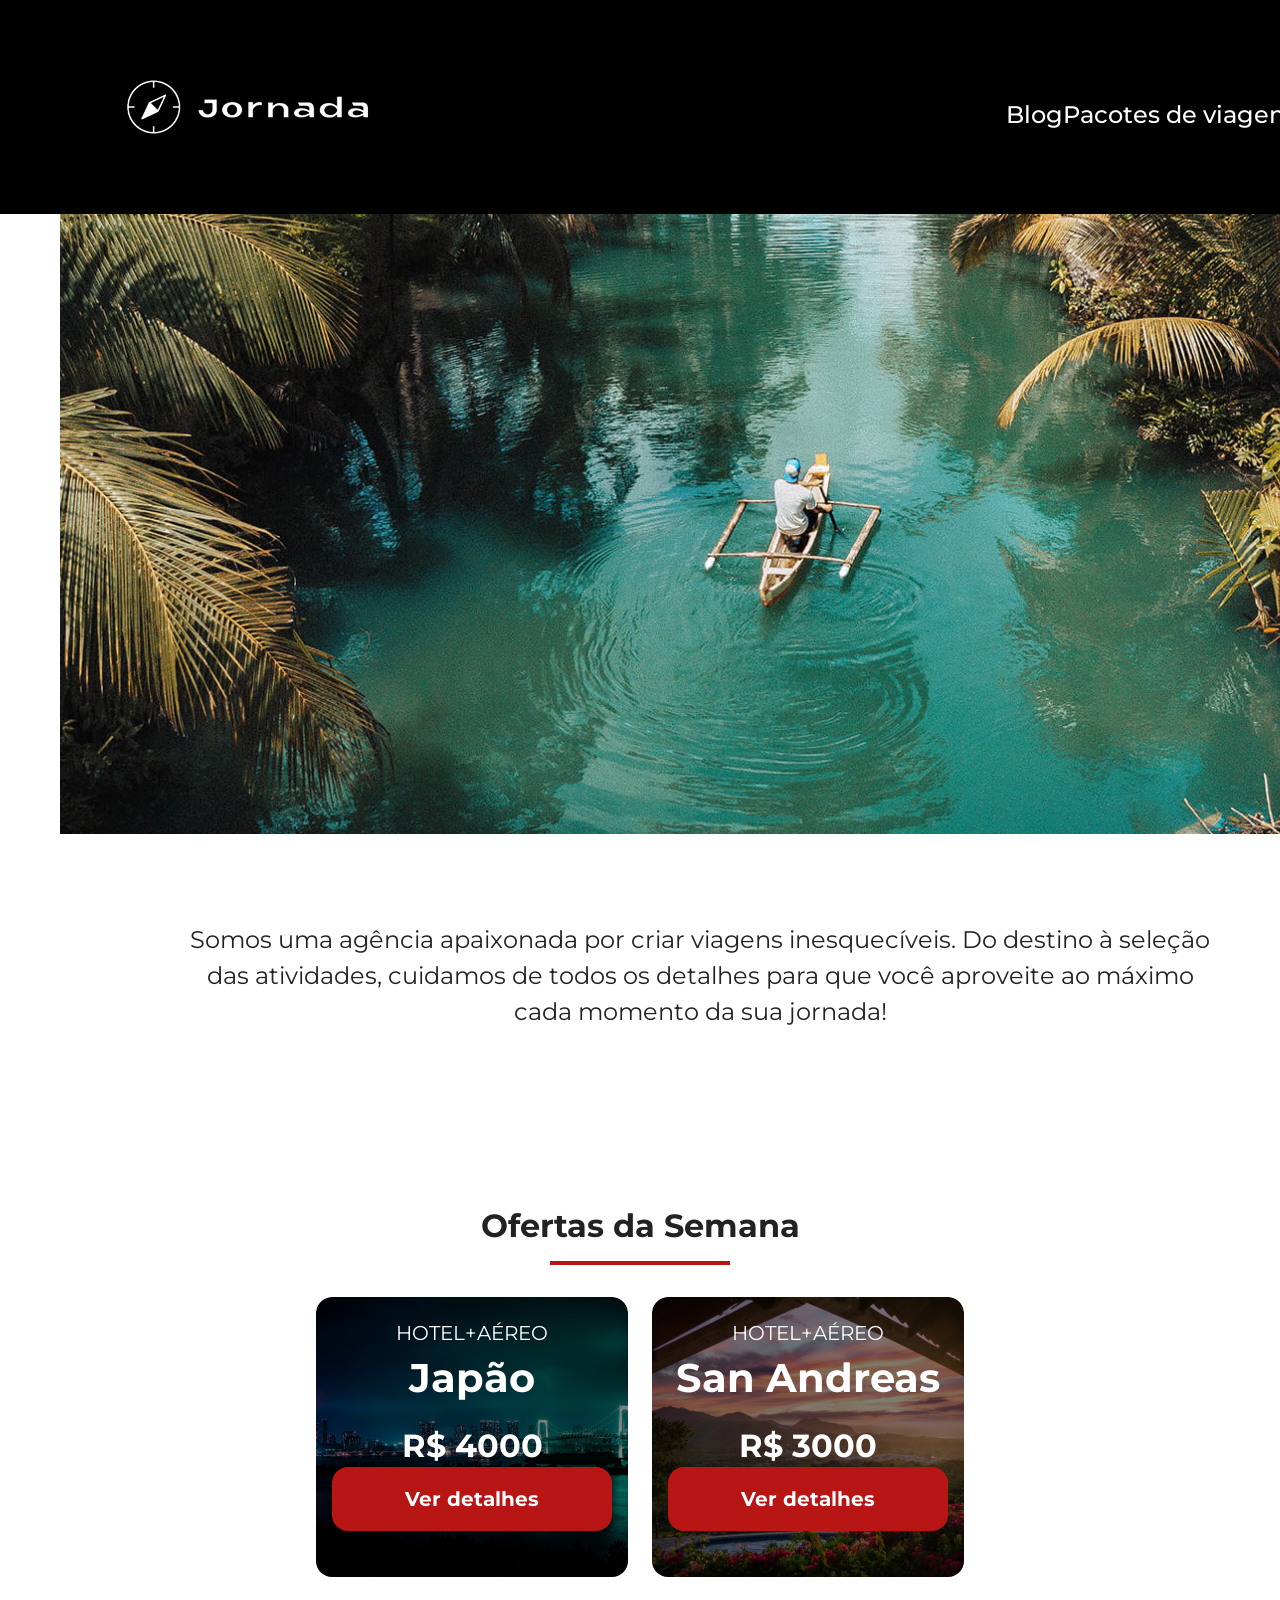
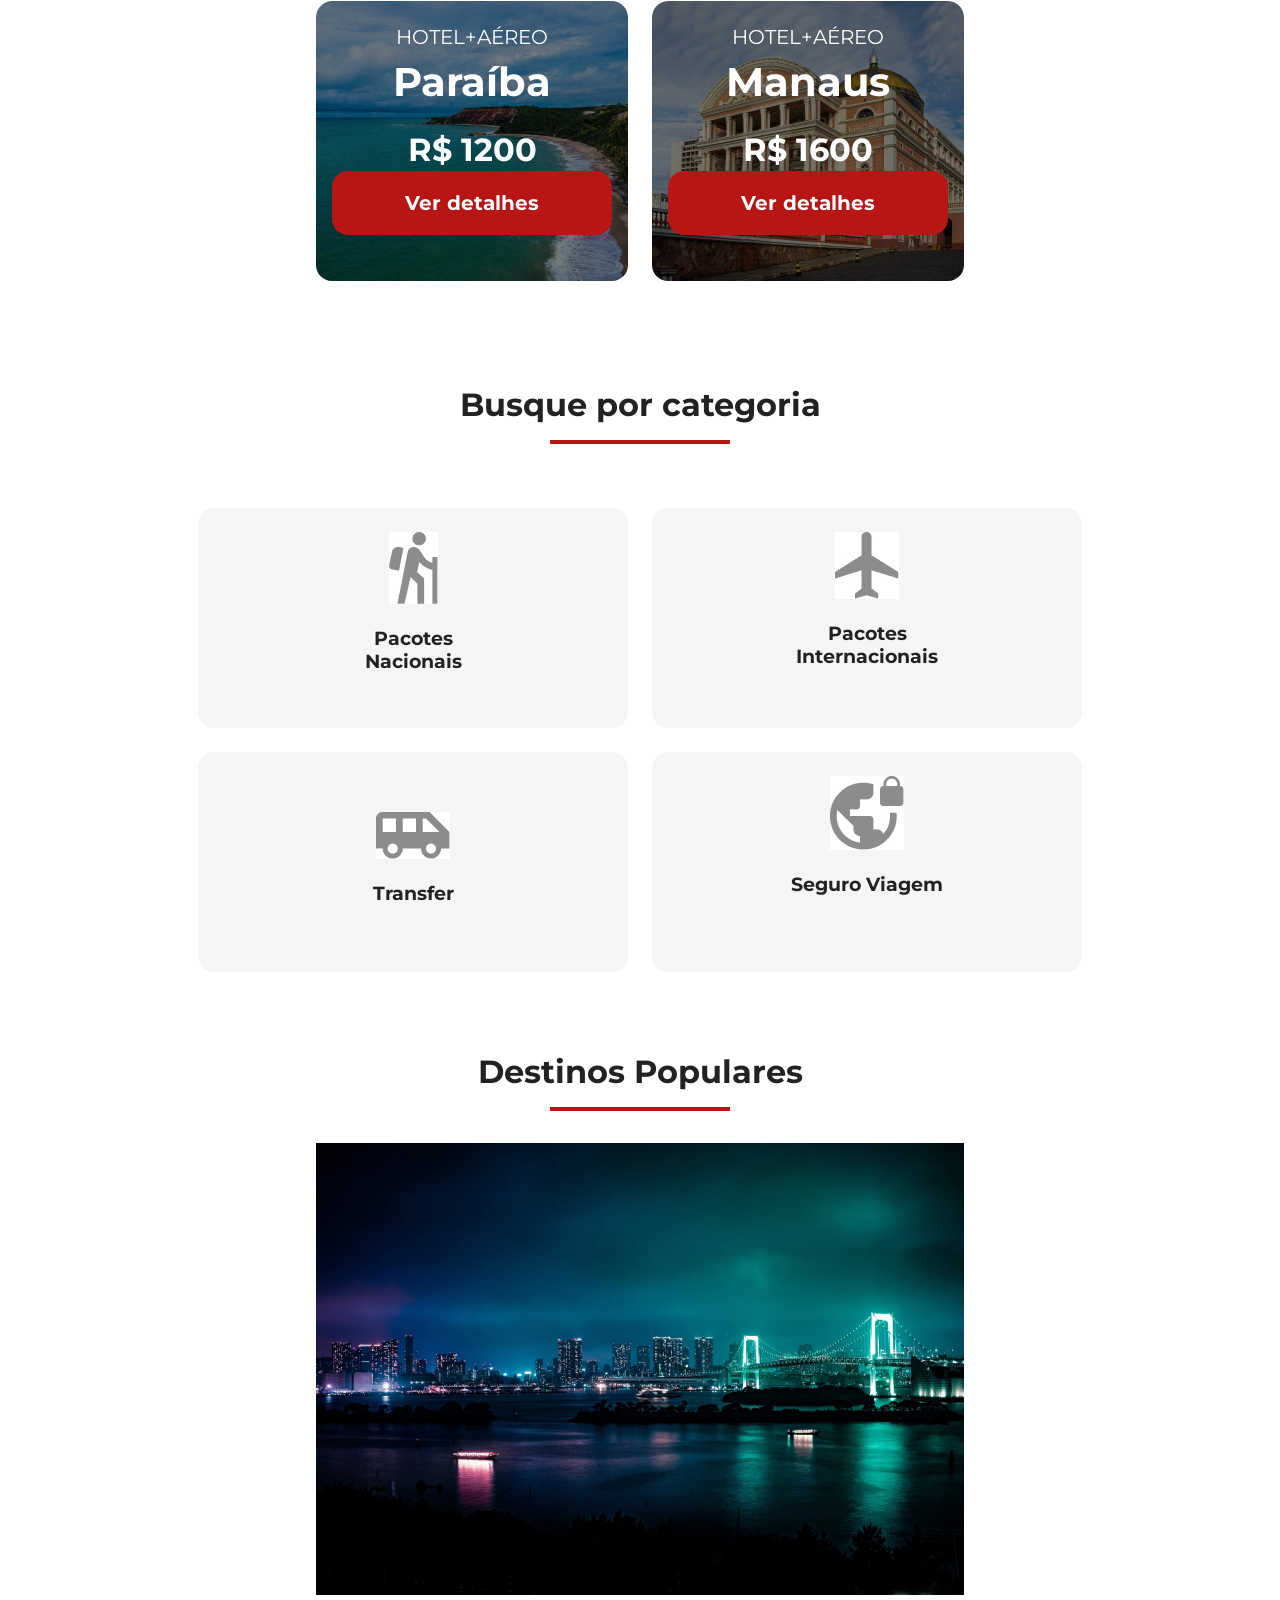
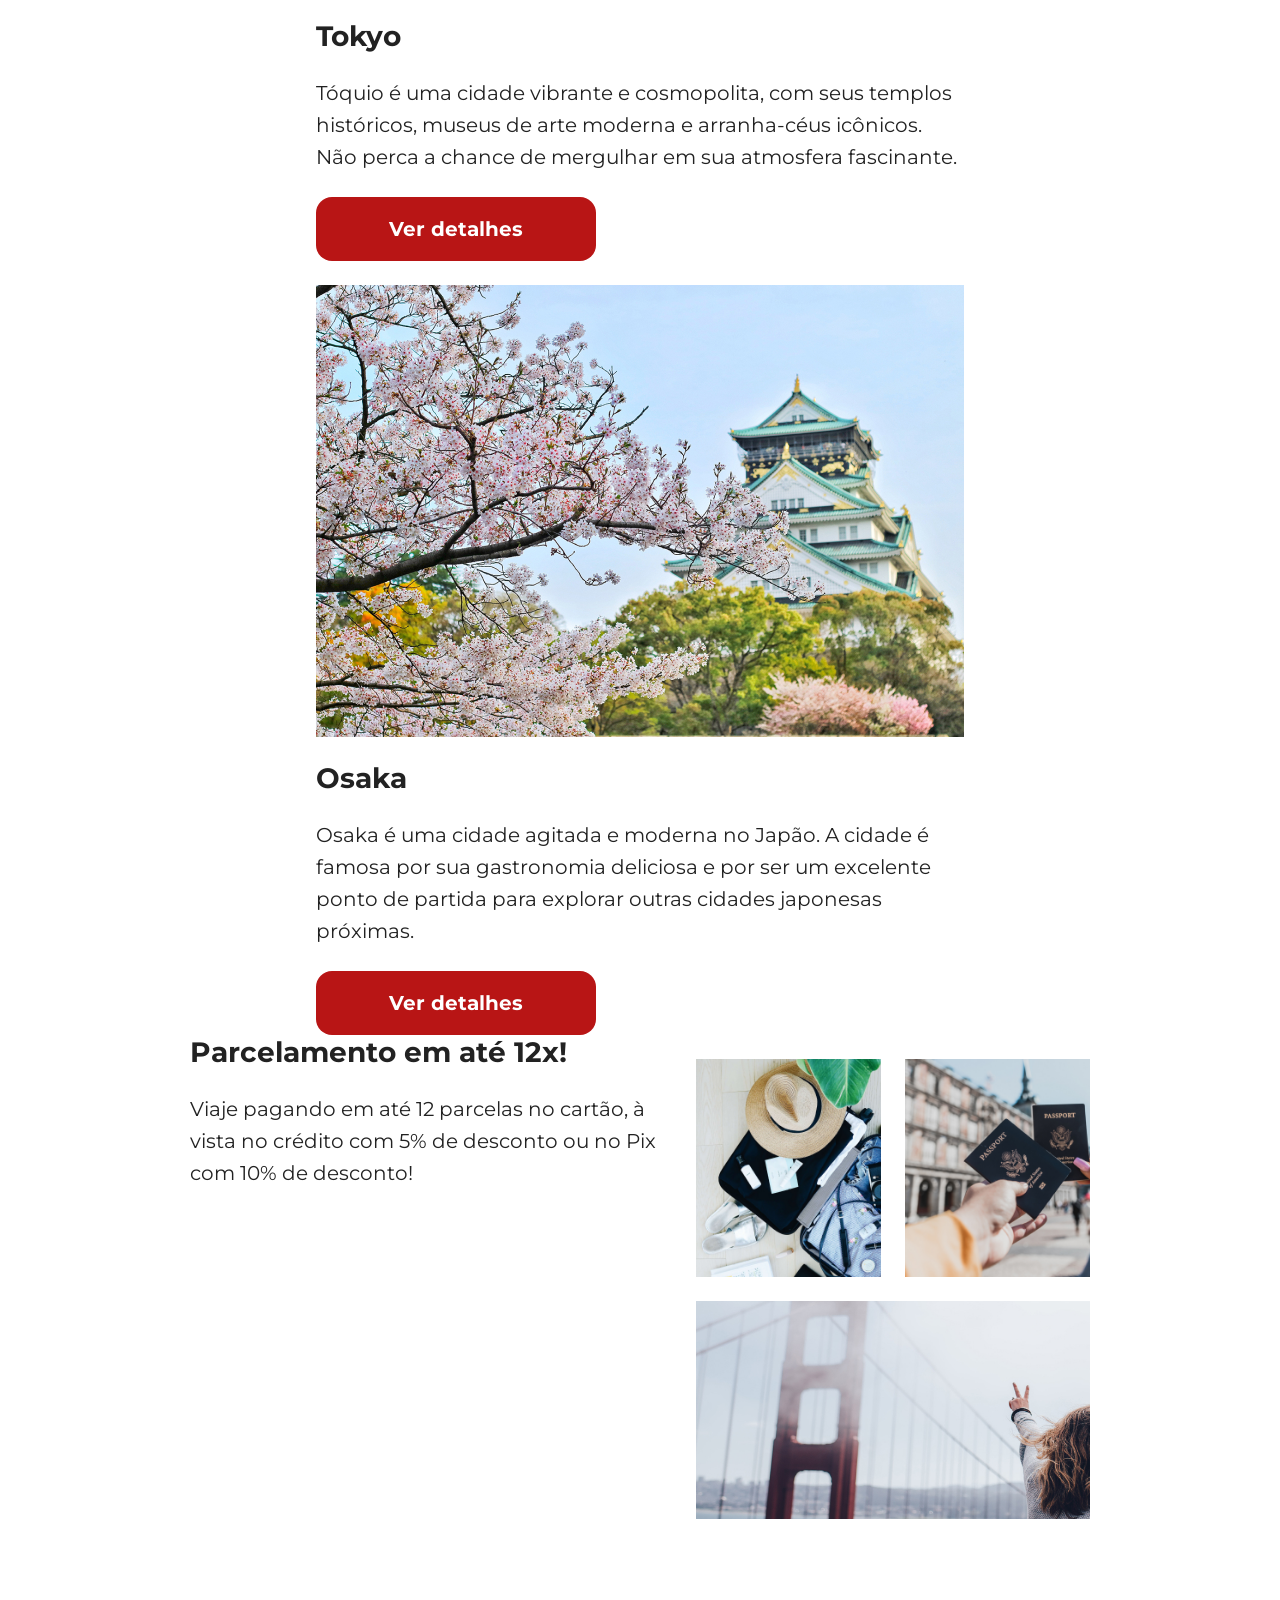
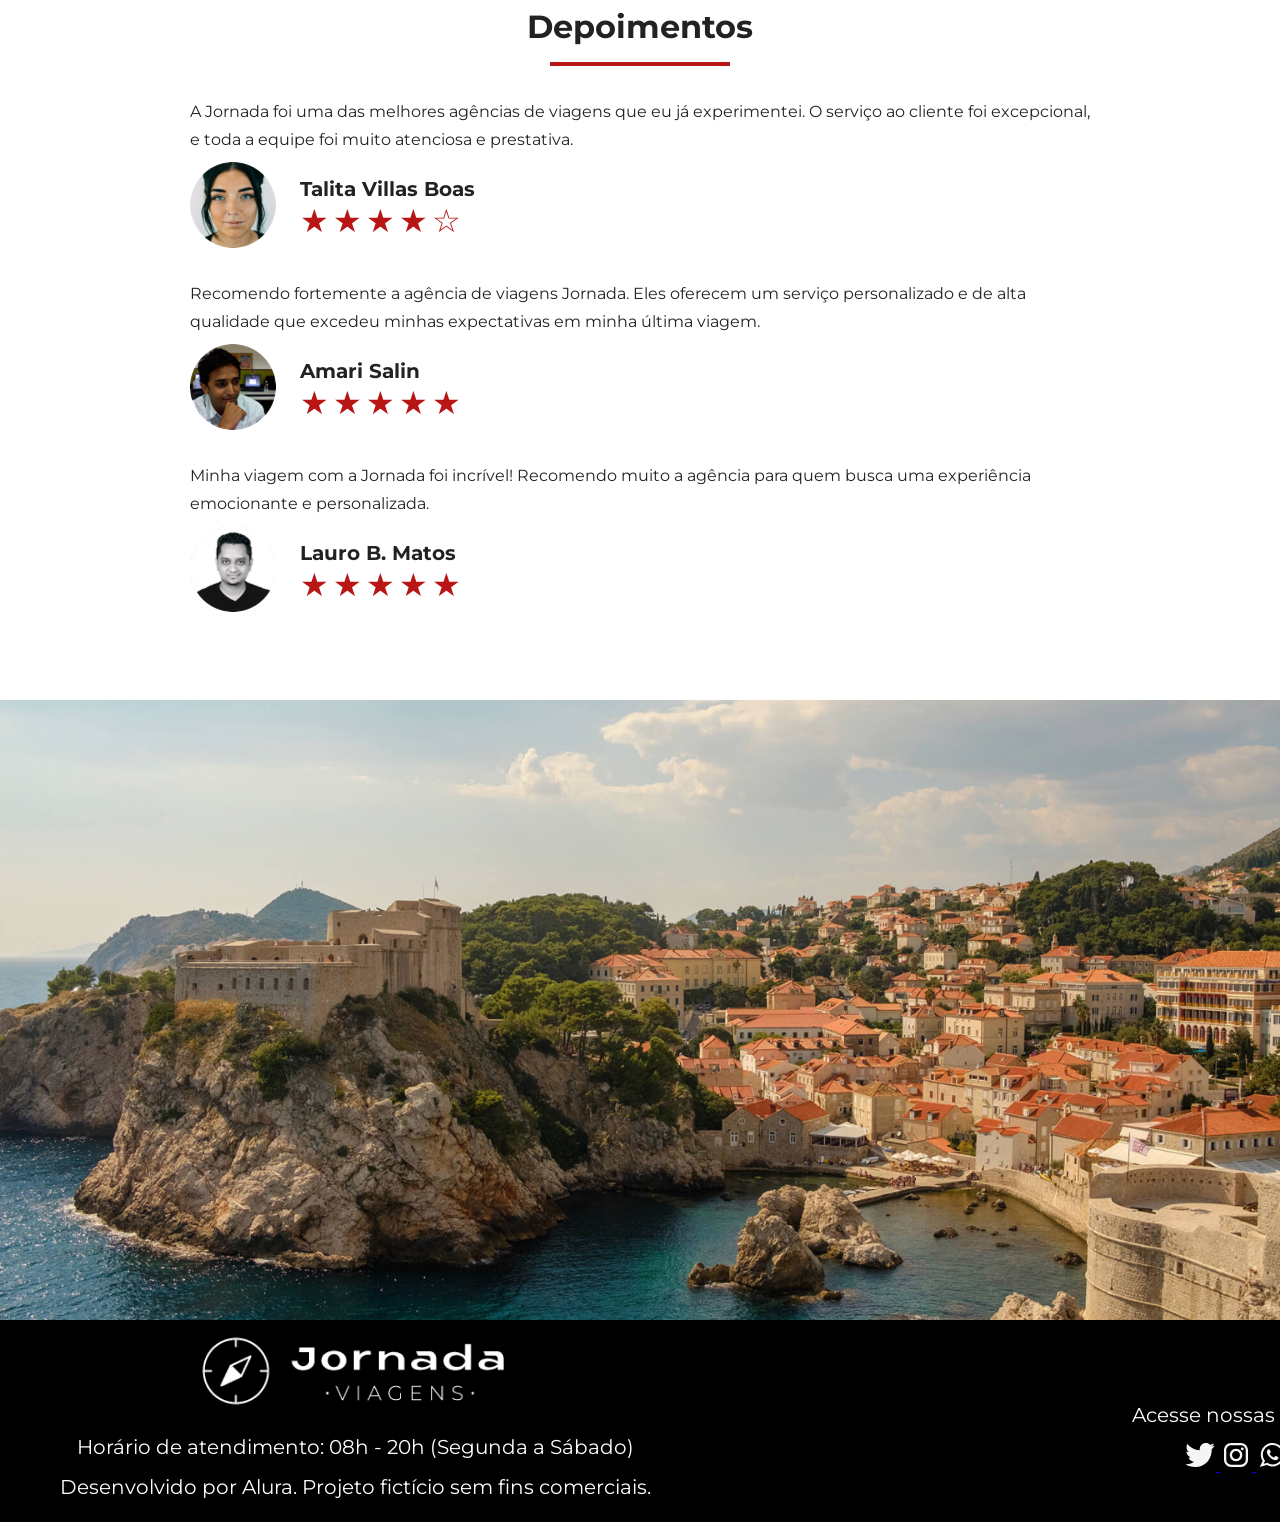
==== commit c94c6e8b: "Merge branch 'main' of https://github.com/Lia-batata/Jornada-Viagens" ====
--- a/index.html
+++ b/index.html
@@ -45,7 +45,6 @@
           <img src="img/menu.png" alt="menu" />
         </label>
         <input type="checkbox" id="menu" hidden />
-        <img src="img/menu.png" alt="menu" />
         <nav>
           <ul class="list-links">
             <li>
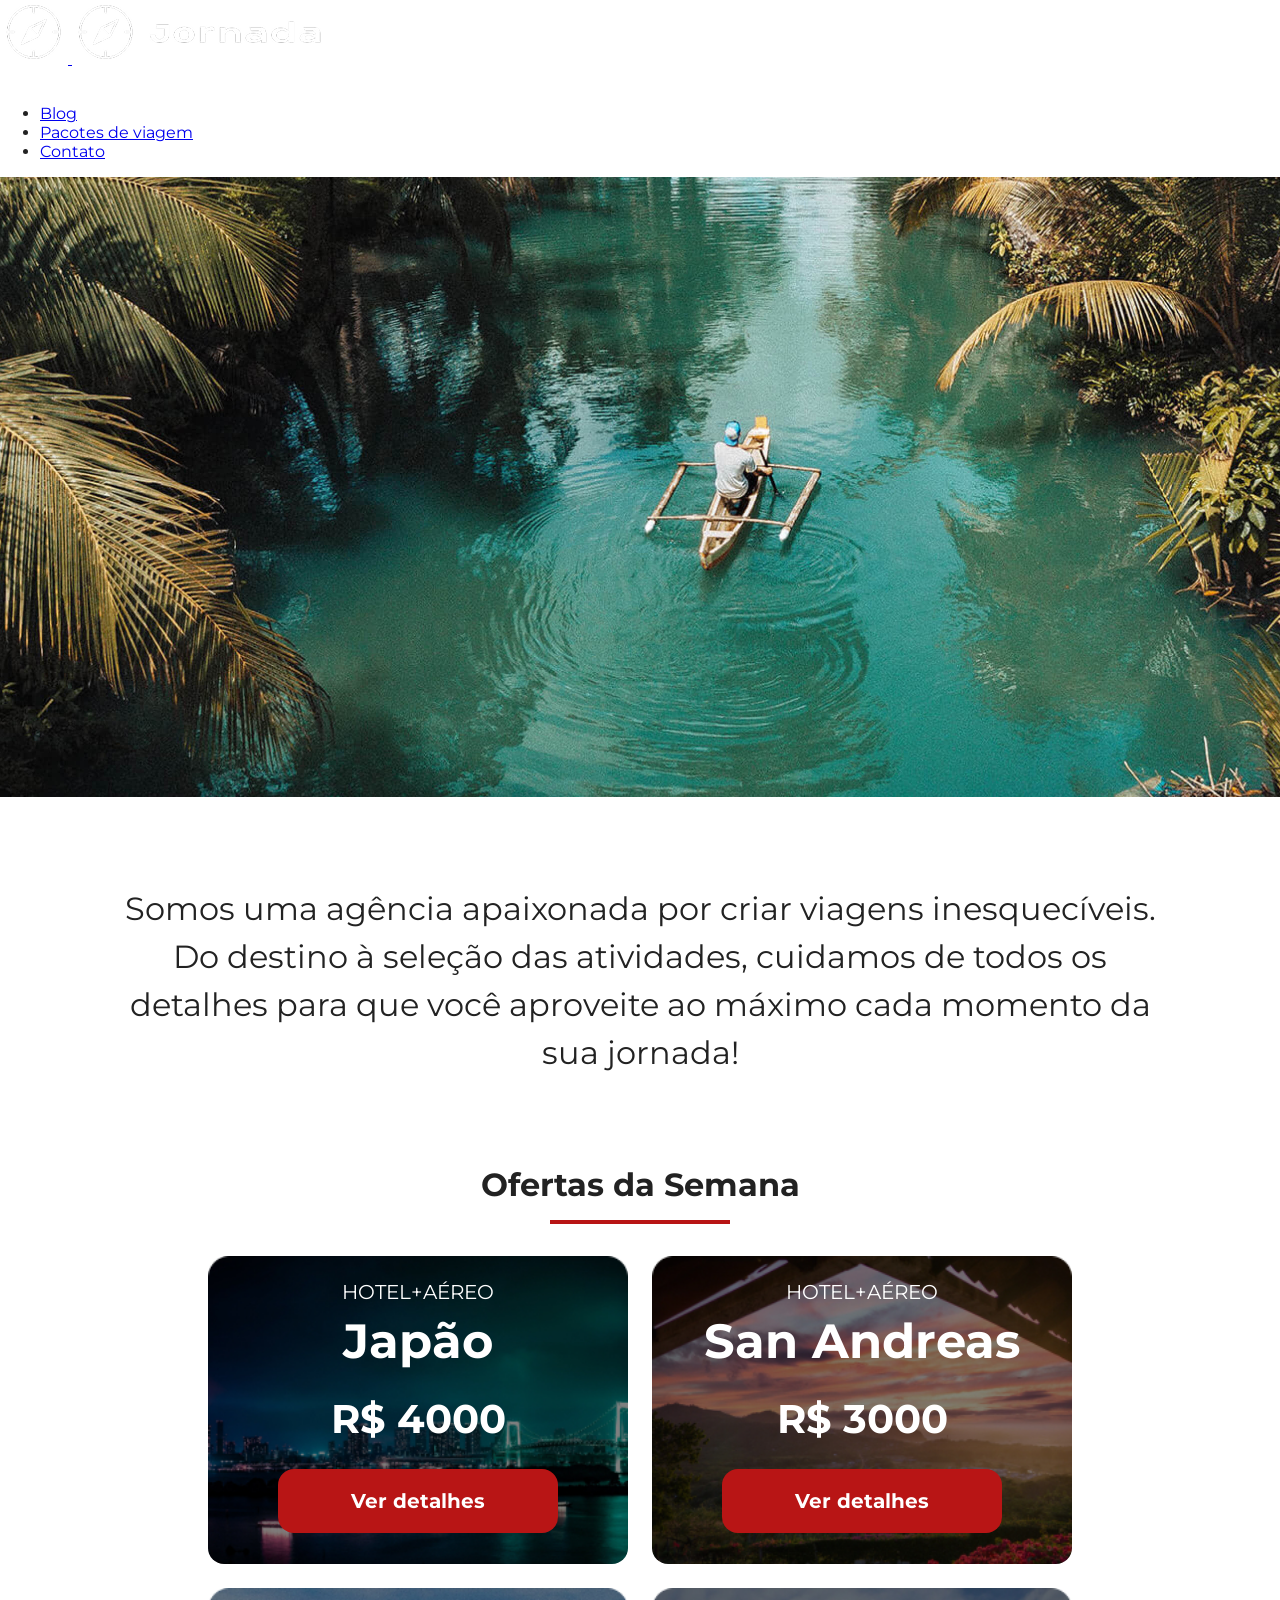
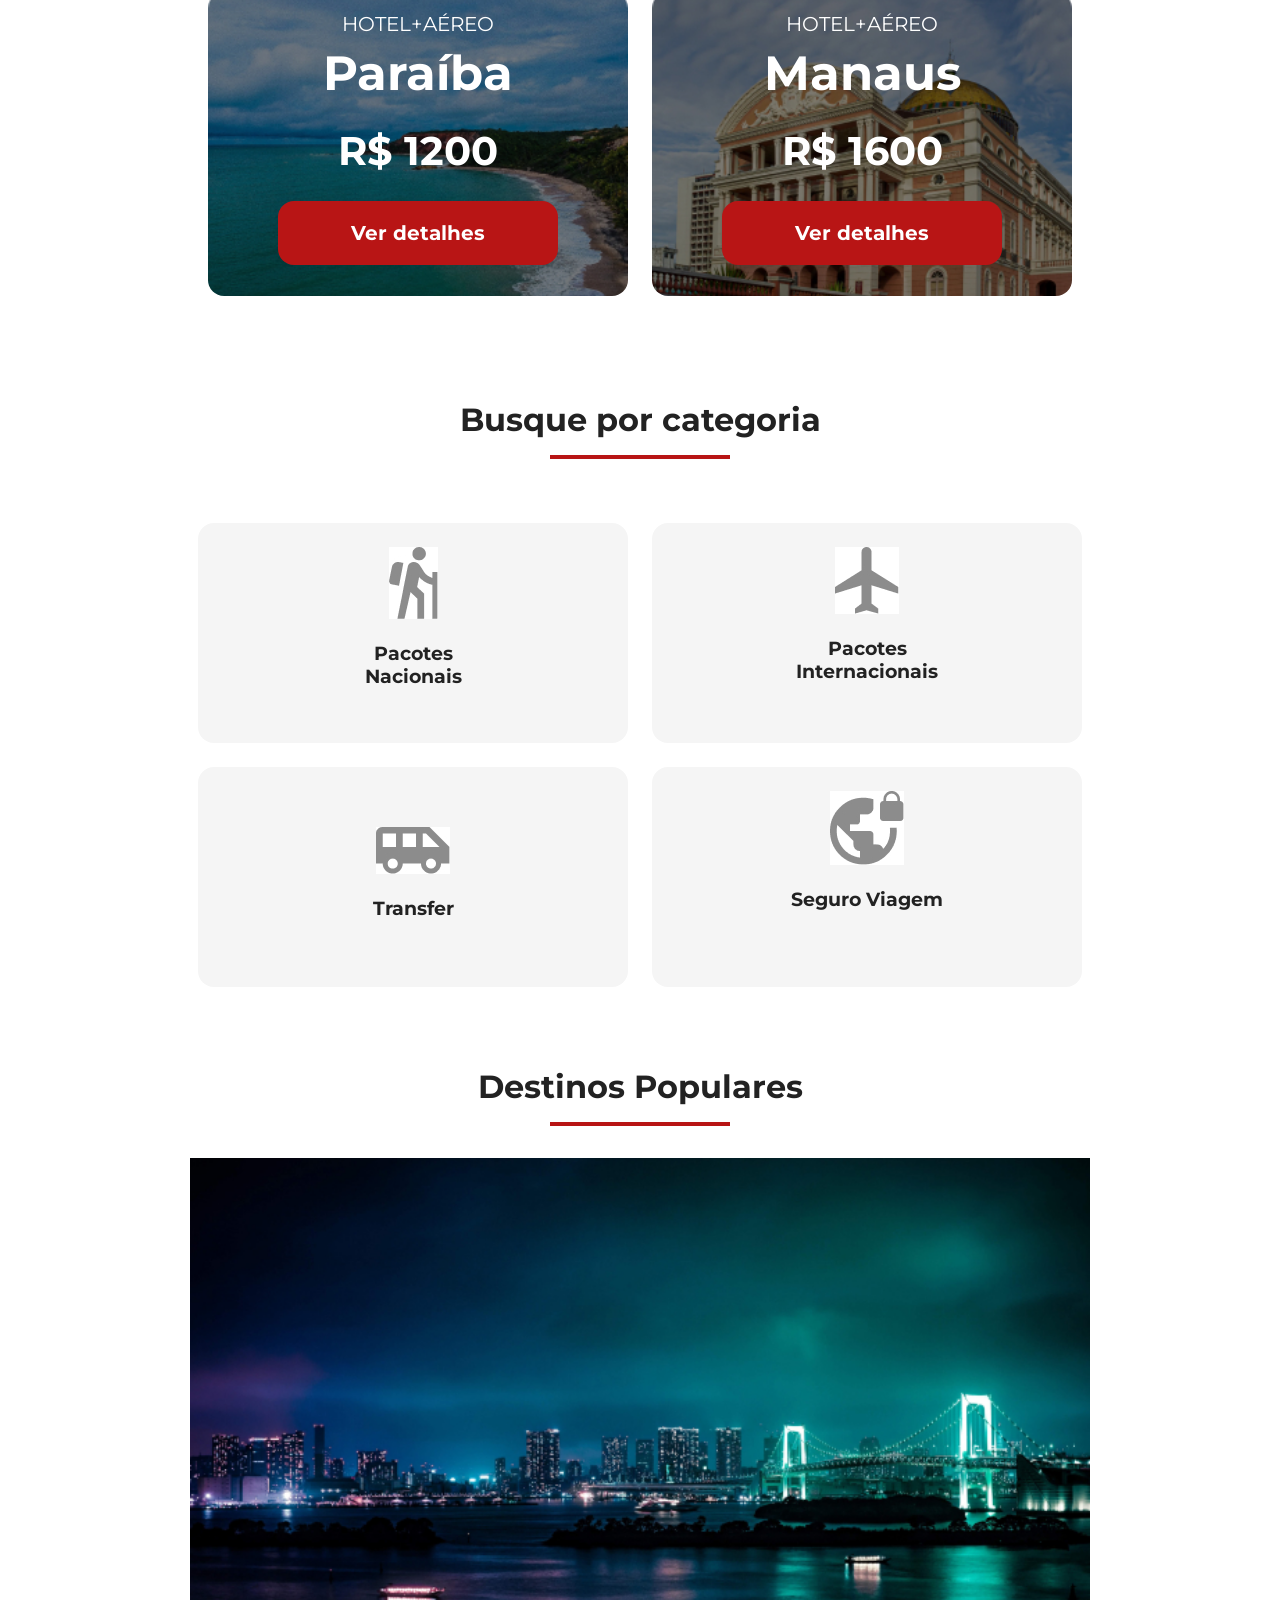
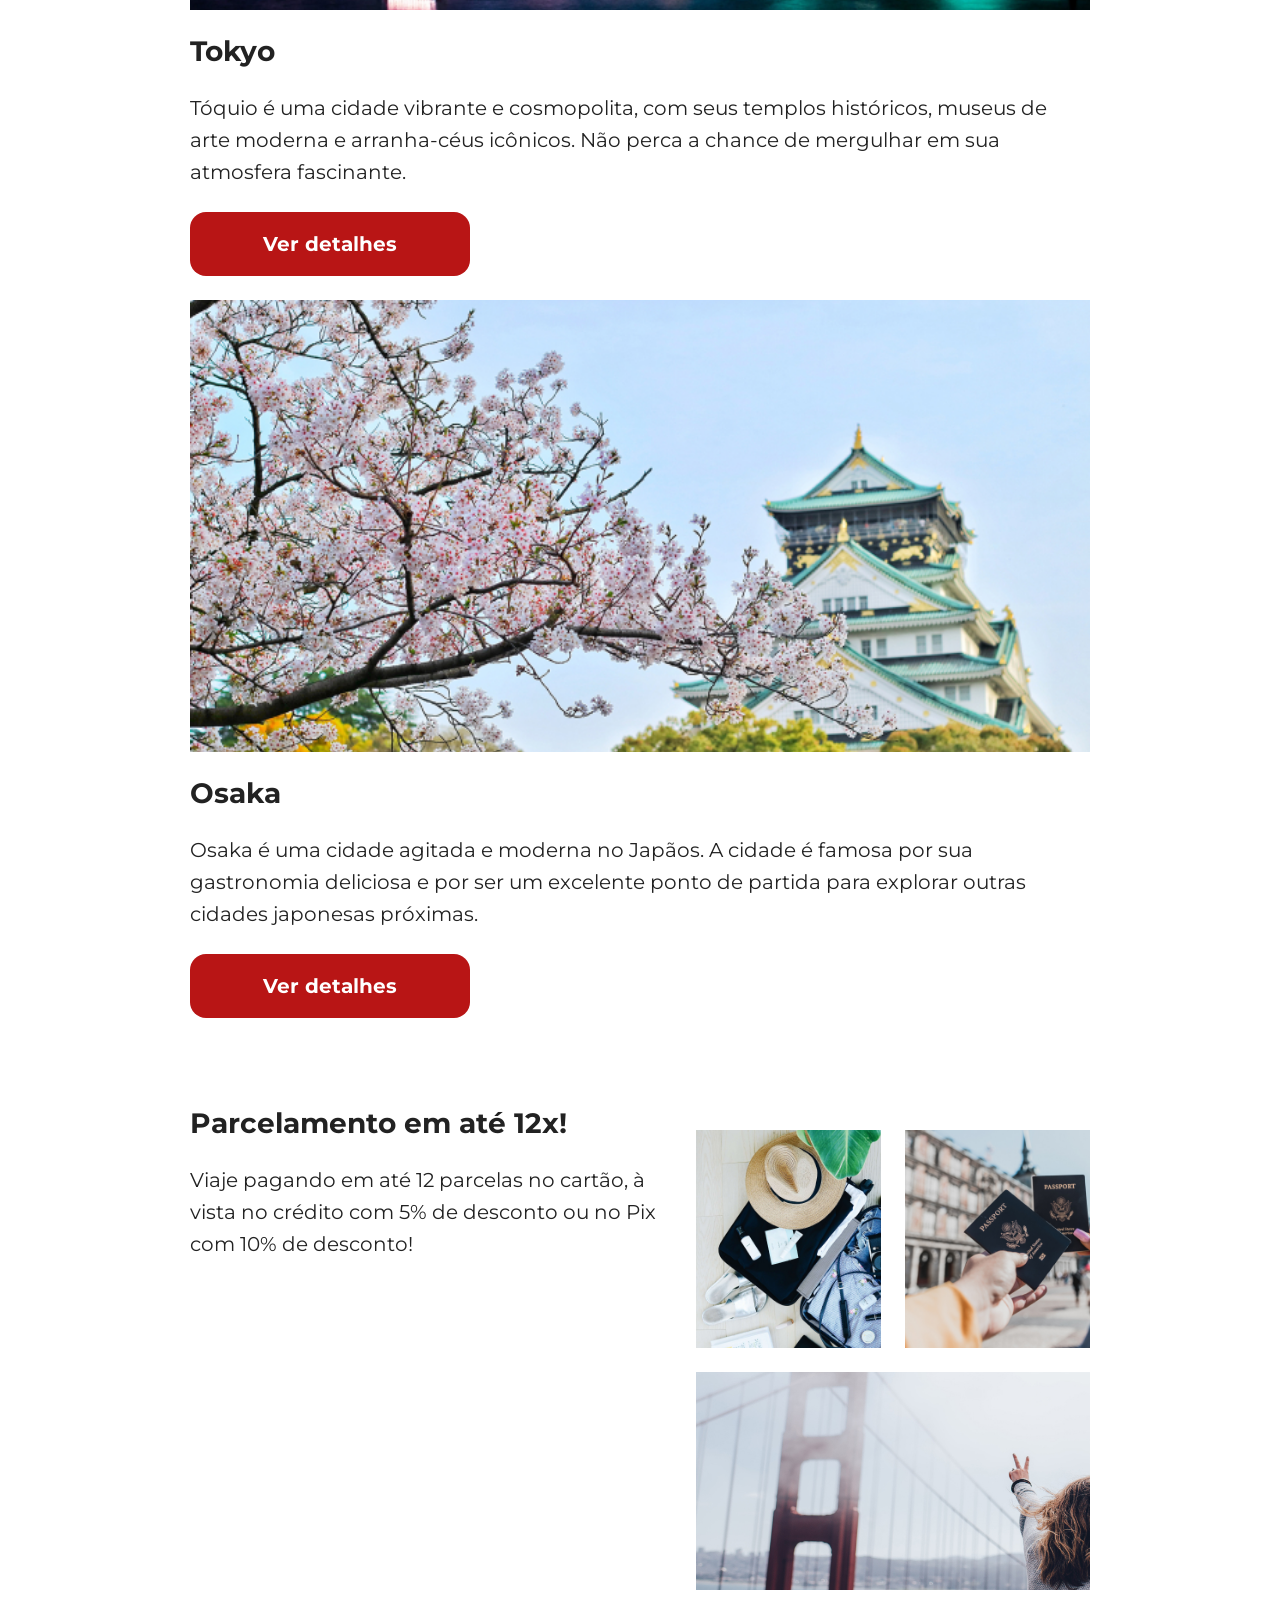
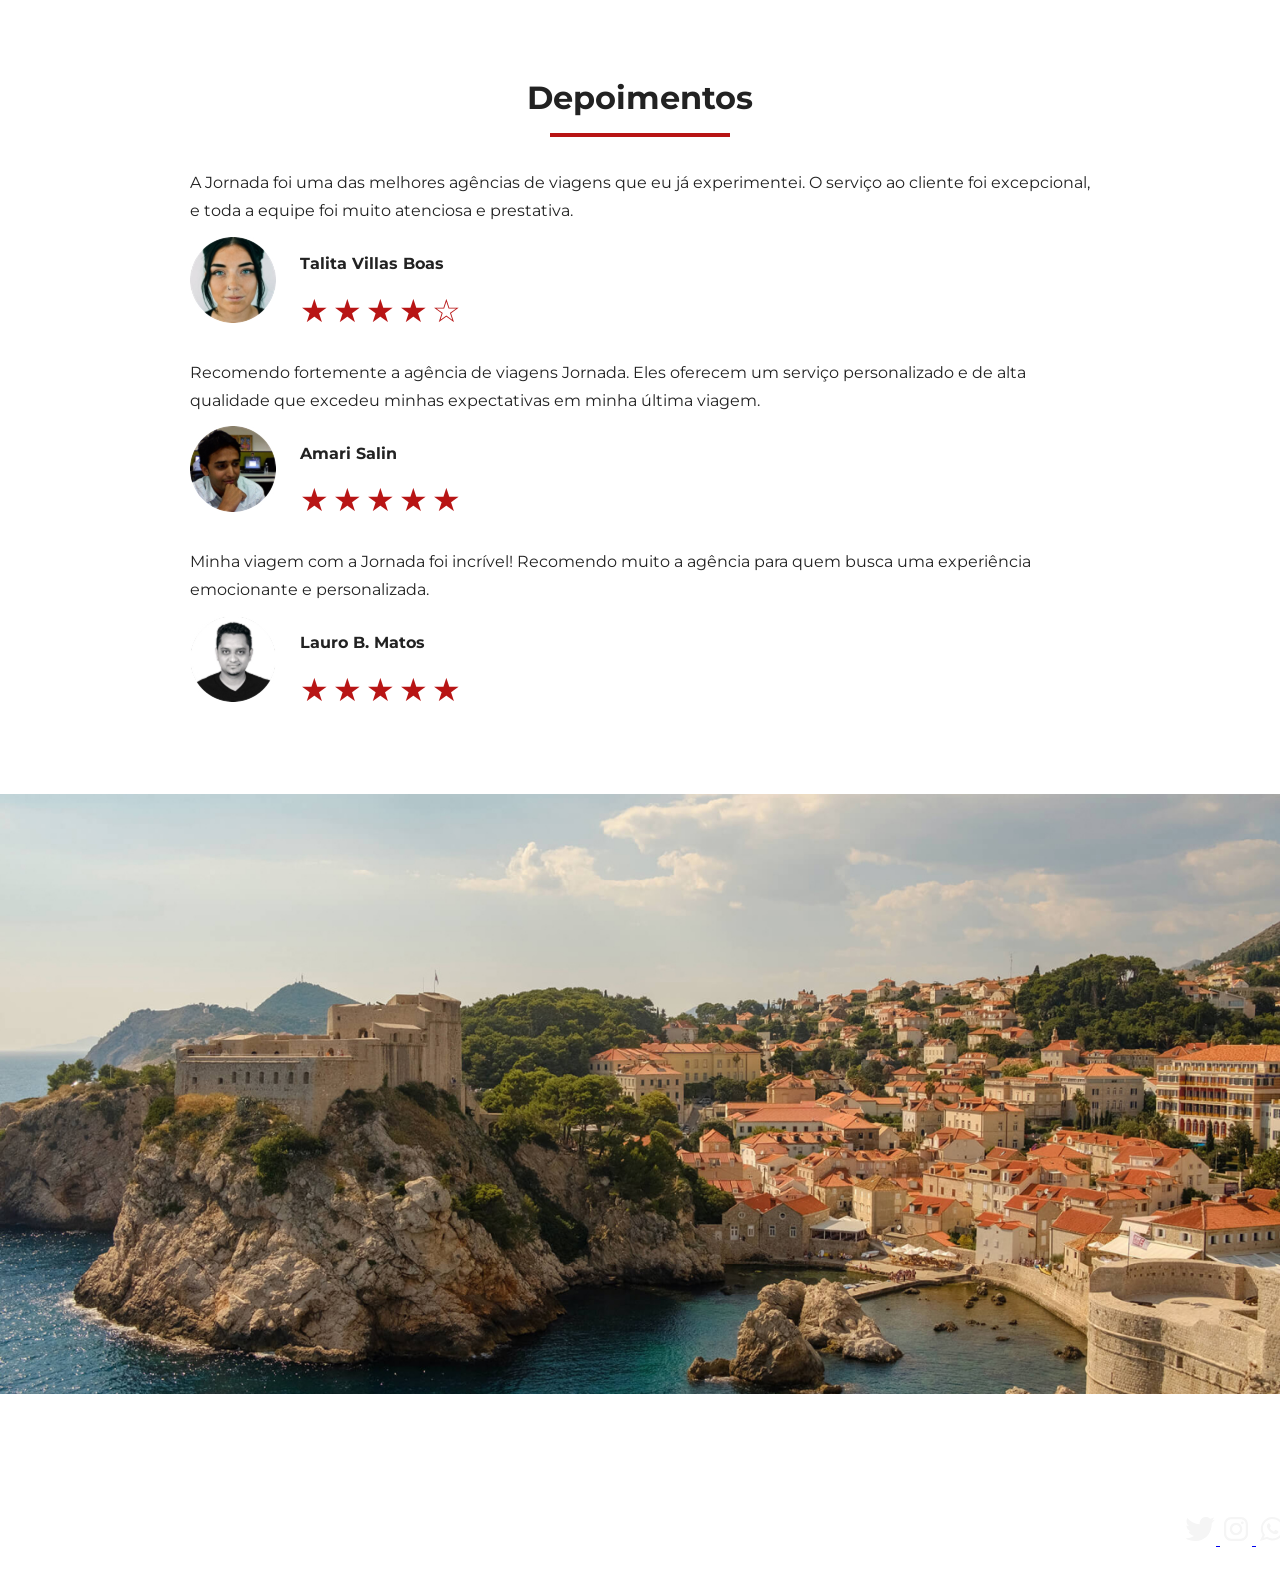
==== commit 77bb3eb6: "Ajustes finais do Offers, Destinations e Testimonials" ====
--- a/index.html
+++ b/index.html
@@ -14,7 +14,7 @@
     />
     <meta
       name="og:image"
-      content="https://Lia-batata.github.io/jornada-viagens/img/logo-footer.png"
+      content="https://danicastilho.github.io/jornada-viagens/img/logo-footer.png"
     />
     <meta name="og:type" content="website" />
     <meta
@@ -45,6 +45,7 @@
           <img src="img/menu.png" alt="menu" />
         </label>
         <input type="checkbox" id="menu" hidden />
+        <img src="img/menu.png" alt="menu" />
         <nav>
           <ul class="list-links">
             <li>
@@ -186,11 +187,11 @@
         <h2>Destinos Populares</h2>
         <hr />
       </div>
-      <div class="destinations-items">
+      <div class="destination-items">
         <article class="item tokyo">
           <header>
             <div class="img-item"></div>
-            <h4 class="content-title">Tokyo</h4>
+            <h3 class="content-title">Tokyo</h3>
           </header>
           <p class="content-text">
             Tóquio é uma cidade vibrante e cosmopolita, com seus templos
@@ -210,12 +211,12 @@
         <article class="item osaka">
           <header>
             <div class="img-item"></div>
-            <h4 class="content-title">Osaka</h4>
+            <h3 class="content-title">Osaka</h3>
           </header>
           <p class="content-text">
-            Osaka é uma cidade agitada e moderna no Japão. A cidade é famosa por
-            sua gastronomia deliciosa e por ser um excelente ponto de partida
-            para explorar outras cidades japonesas próximas.
+            Osaka é uma cidade agitada e moderna no Japãos. A cidade é famosa
+            por sua gastronomia deliciosa e por ser um excelente ponto de
+            partida para explorar outras cidades japonesas próximas.
           </p>
           <footer>
             <a
@@ -250,7 +251,7 @@
         <h2>Depoimentos</h2>
         <hr />
       </div>
-      <div class="testimonials-container">
+      <div class="testimonial-container">
         <article>
           <header>
             <p>
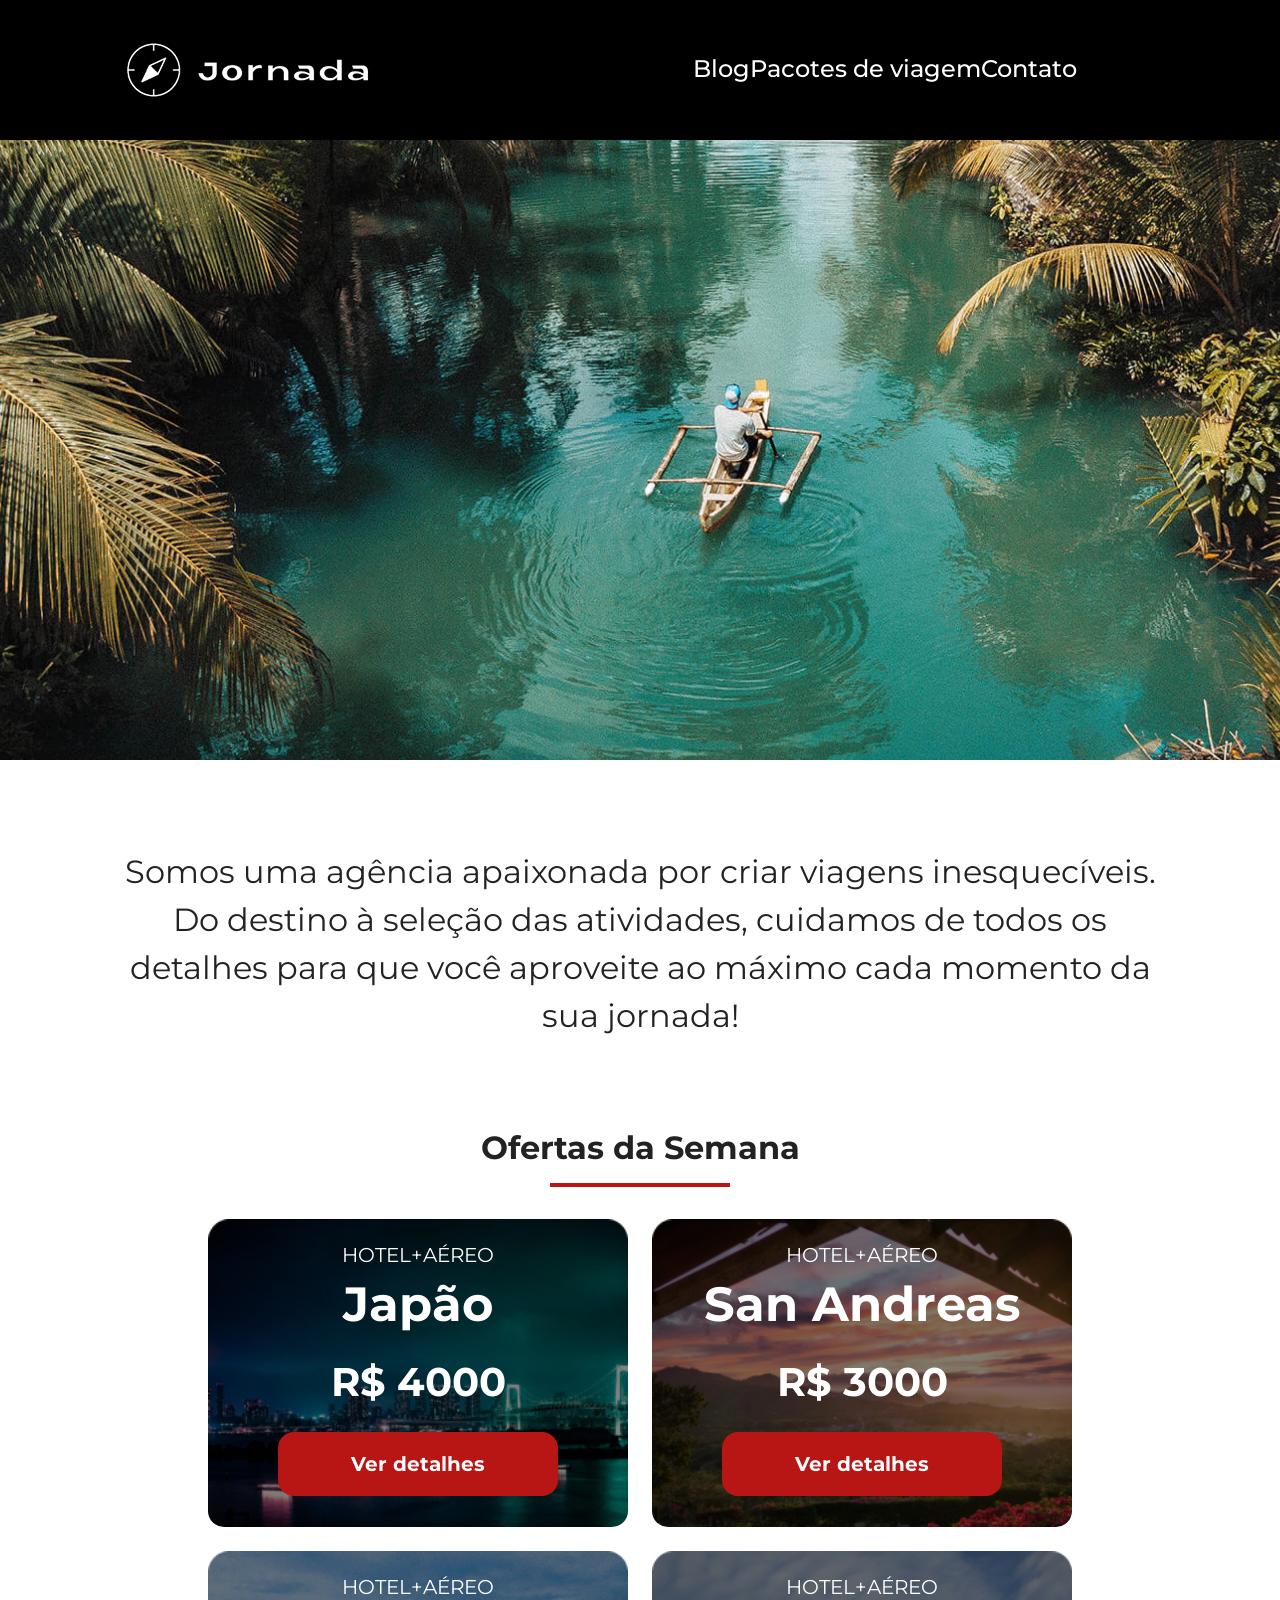
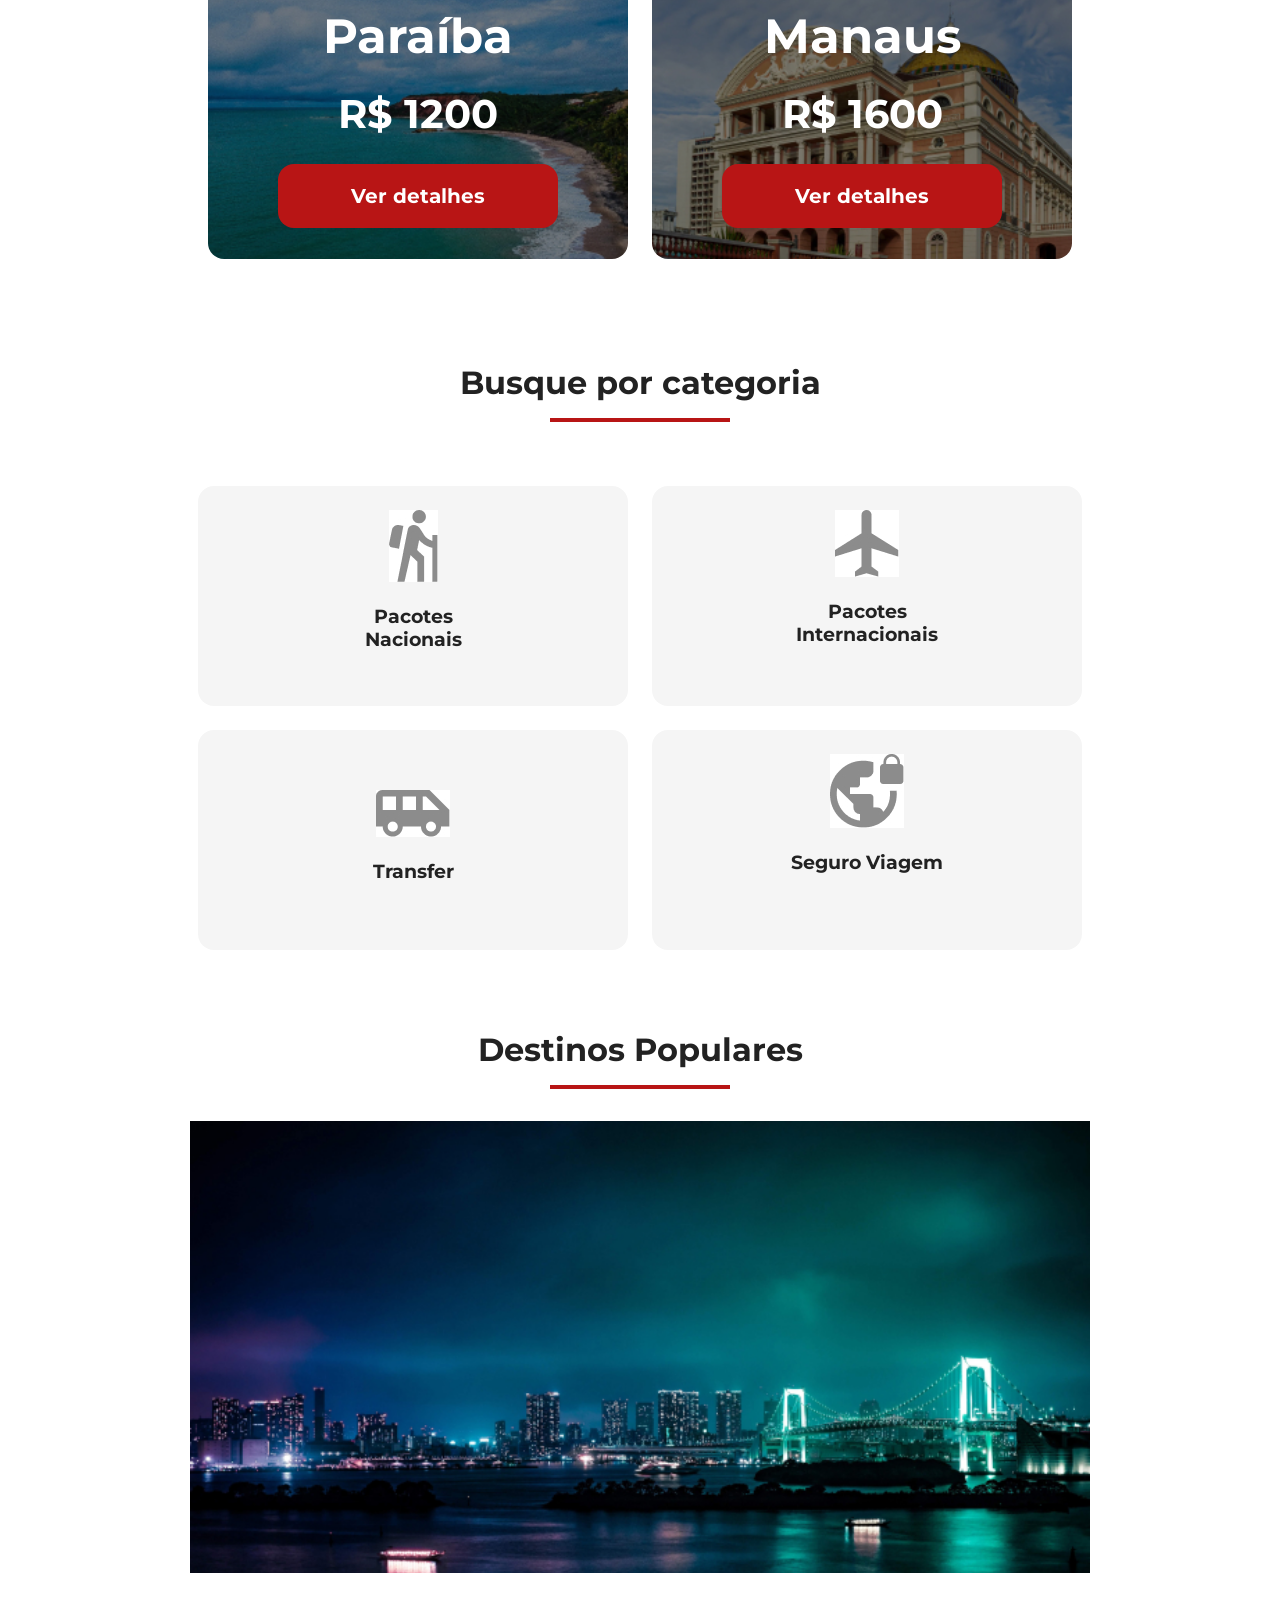
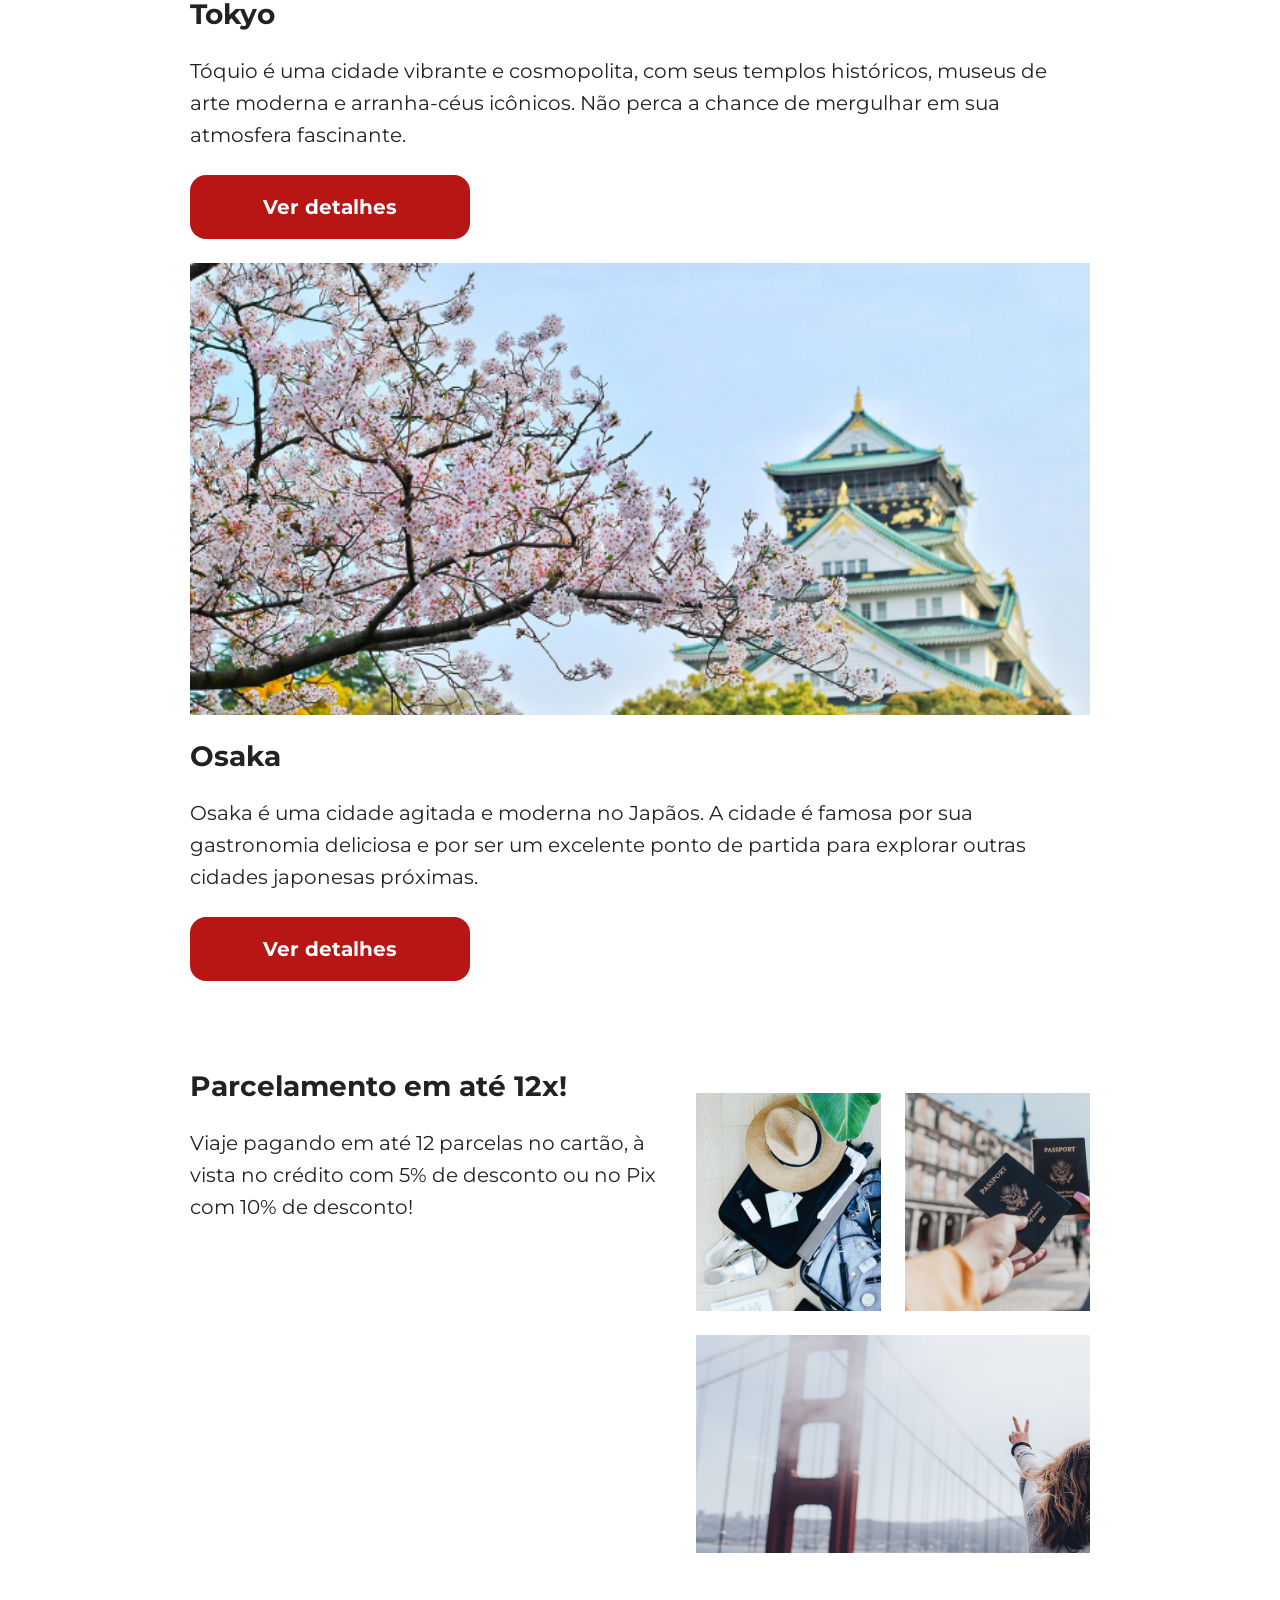
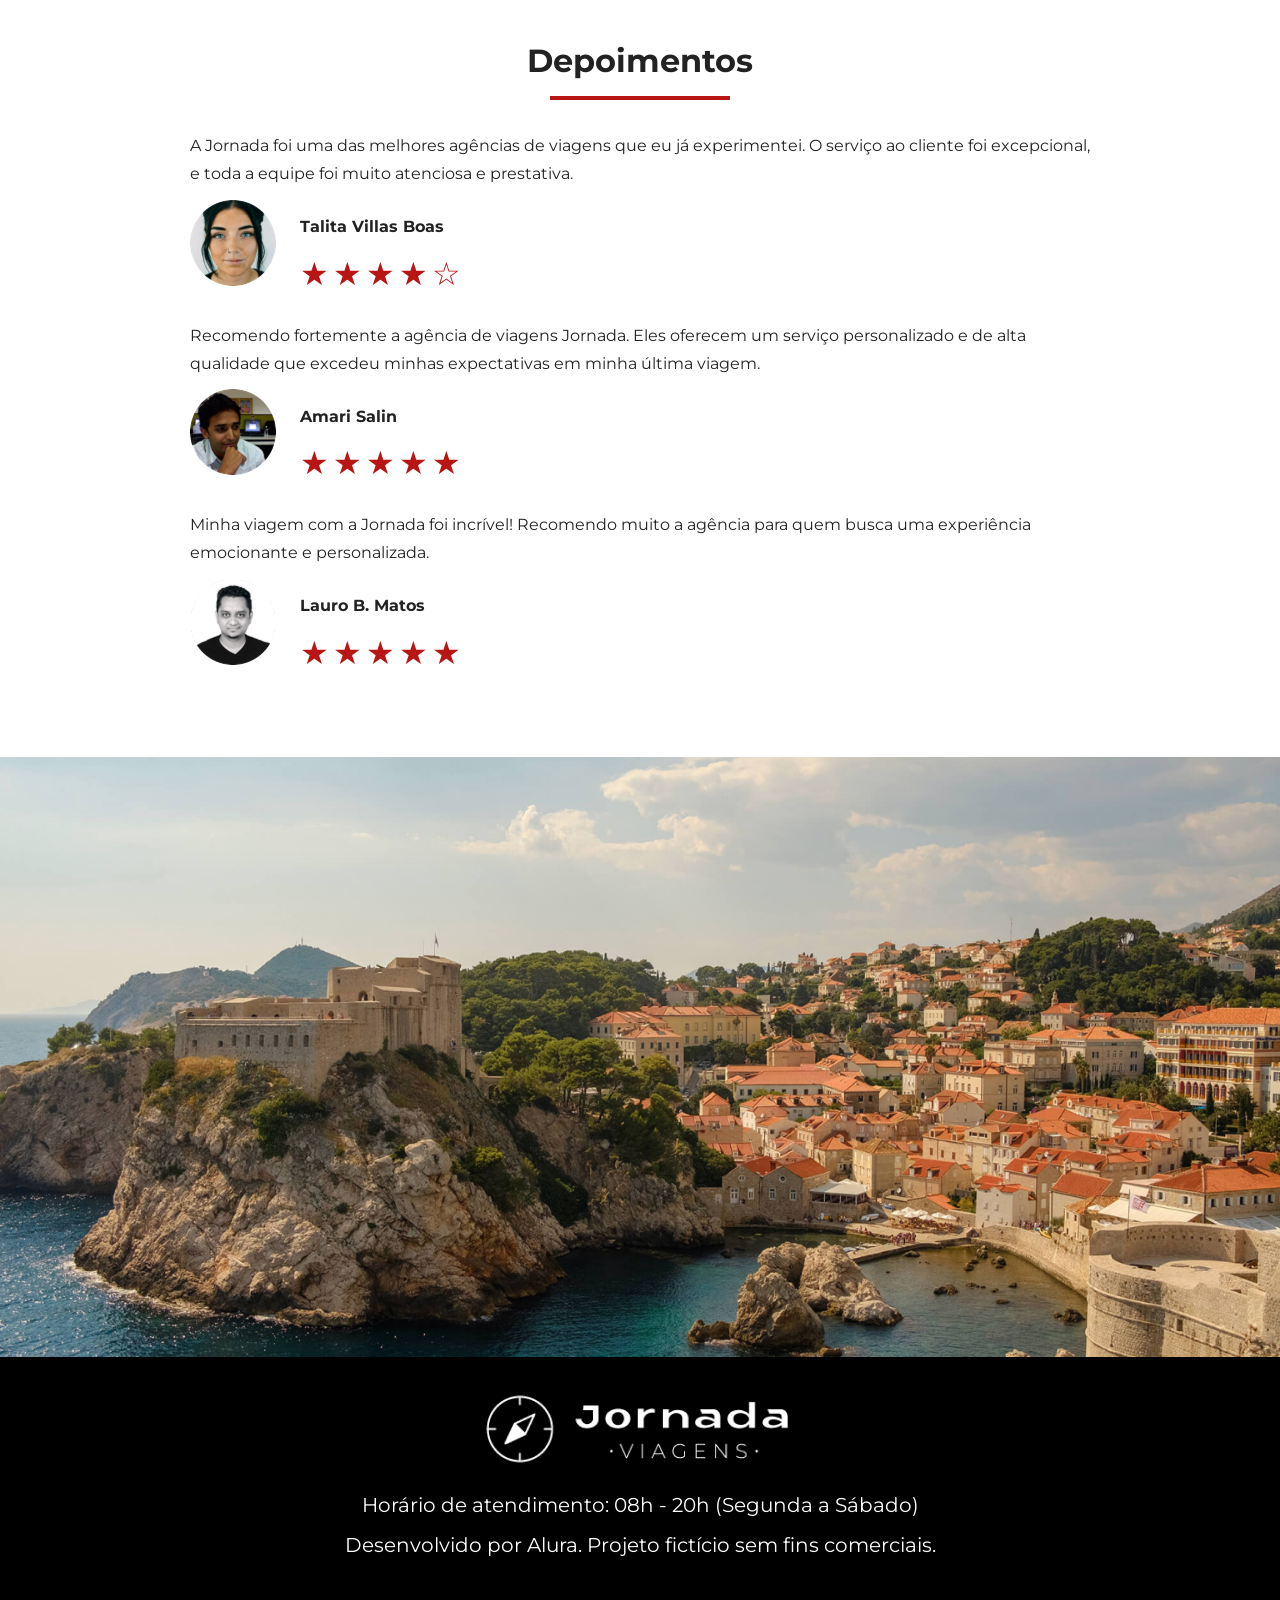
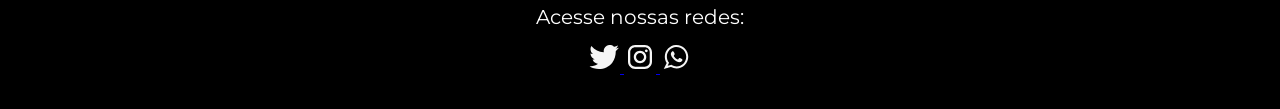
==== commit 703c357c: "Ajustes finais" ====
--- a/index.html
+++ b/index.html
@@ -45,7 +45,6 @@
           <img src="img/menu.png" alt="menu" />
         </label>
         <input type="checkbox" id="menu" hidden />
-        <img src="img/menu.png" alt="menu" />
         <nav>
           <ul class="list-links">
             <li>
